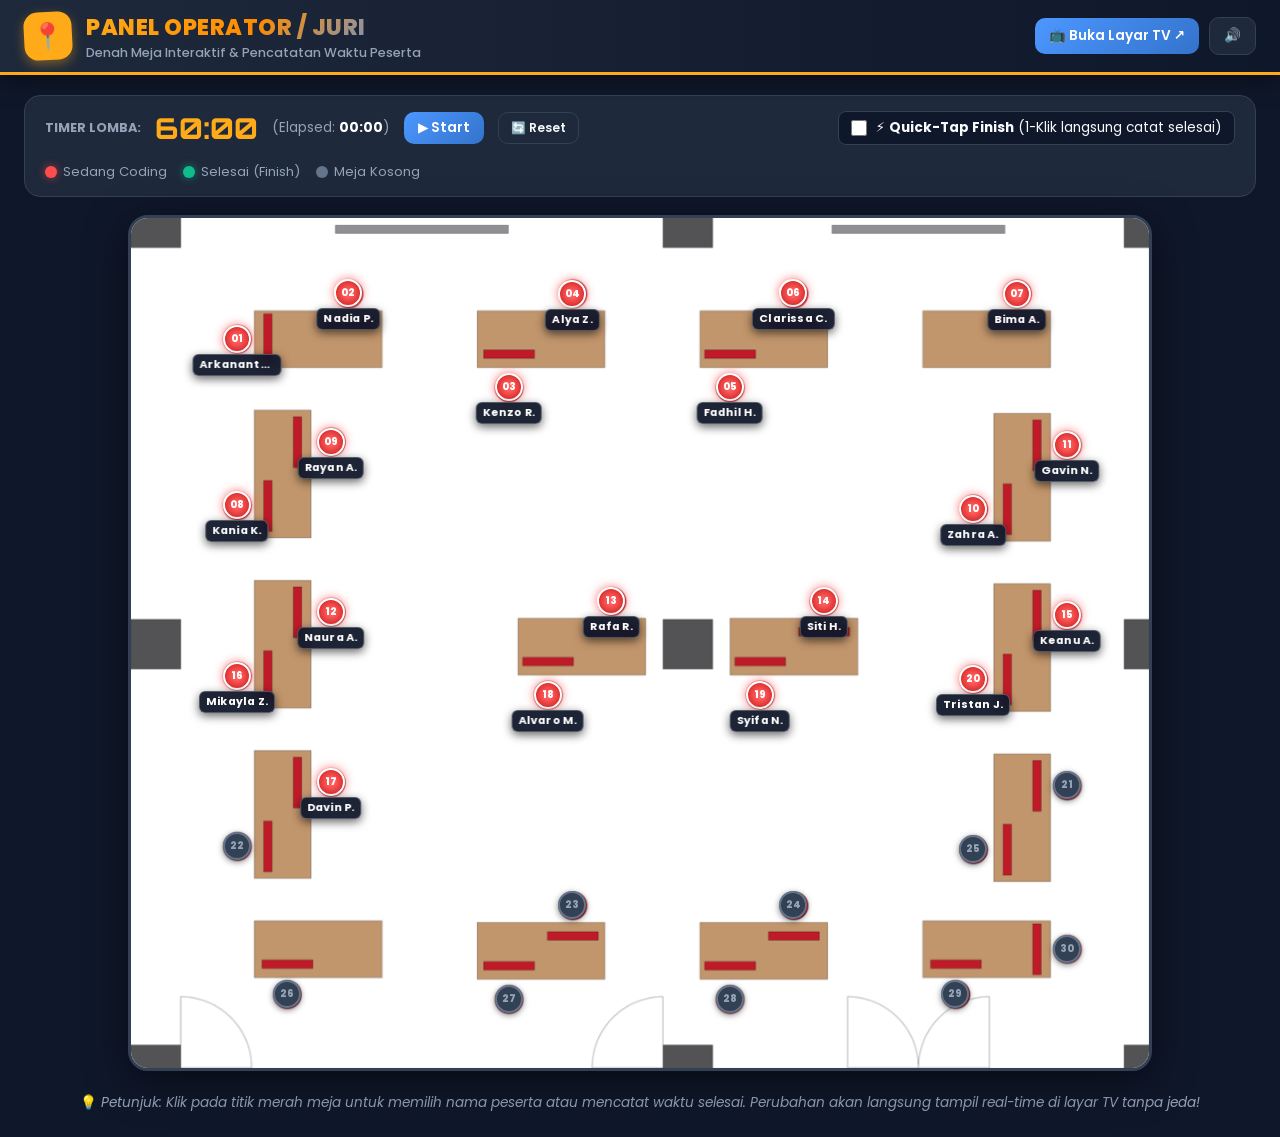
==== operator.html @ eda0244a "feat: Speed Coding Scratch Live Timer, Interactive Floorplan, and Scoreboard System" ====
<!DOCTYPE html>
<html lang="id">
<head>
  <meta charset="UTF-8">
  <meta name="viewport" content="width=device-width, initial-scale=1.0">
  <title>Panel Operator - Denah Meja & Pencatat Waktu</title>
  <link rel="preconnect" href="https://fonts.googleapis.com">
  <link rel="preconnect" href="https://fonts.gstatic.com" crossorigin>
  <link href="https://fonts.googleapis.com/css2?family=Orbitron:wght@600;800;900&family=Poppins:wght@400;500;600;700;800&family=Fredoka:wght@600;700&display=swap" rel="stylesheet">
  <link rel="stylesheet" href="style.css">
</head>
<body>

  <!-- TOP HEADER -->
  <header class="app-header">
    <div class="brand-wrapper">
      <div class="scratch-cat-badge">📍</div>
      <div class="title-group">
        <h1>PANEL OPERATOR / JURI</h1>
        <p>Denah Meja Interaktif & Pencatatan Waktu Peserta</p>
      </div>
    </div>

    <div class="header-actions">
      <a href="index.html" target="_blank" class="nav-btn primary" title="Buka Layar TV Scoreboard di Tab Baru">
        📺 Buka Layar TV ↗
      </a>
      <button class="nav-btn" id="btnToggleSound" title="Aktif/Nonaktif Suara">
        <span id="soundIcon">🔊</span>
      </button>
    </div>
  </header>

  <main class="operator-main">
    
    <!-- CONTROLLER TOOLBAR -->
    <section class="operator-toolbar">
      <!-- Mini Timer -->
      <div class="op-timer-display">
        <span style="font-size: 0.8rem; font-weight: 700; color: var(--text-secondary);">TIMER LOMBA:</span>
        <span class="op-timer-digits" id="opTimerDisplay">30:00</span>
        <span style="font-size: 0.85rem; color: var(--text-secondary);">
          (Elapsed: <strong id="opElapsedDisplay" style="color: #fff;">00:00</strong>)
        </span>
        <button class="nav-btn primary" id="btnOpStart" style="padding: 6px 14px;">▶ Start</button>
        <button class="nav-btn" id="btnOpPause" style="padding: 6px 14px; display: none;">⏸ Pause</button>
        <button class="nav-btn" id="btnOpReset" style="padding: 6px 12px; font-size: 0.75rem;">🔄 Reset</button>
      </div>

      <!-- Quick mode selector -->
      <div style="display: flex; align-items: center; gap: 12px;">
        <label style="display: flex; align-items: center; gap: 8px; font-size: 0.85rem; cursor: pointer; background: var(--bg-dark); padding: 6px 12px; border-radius: 8px; border: 1px solid var(--border-color);">
          <input type="checkbox" id="checkQuickTap" style="accent-color: var(--scratch-orange); width: 16px; height: 16px;">
          <span>⚡ <strong>Quick-Tap Finish</strong> (1-Klik langsung catat selesai)</span>
        </label>
      </div>

      <!-- Legend -->
      <div class="op-legend">
        <div class="legend-item">
          <span class="legend-dot red"></span>
          <span>Sedang Coding</span>
        </div>
        <div class="legend-item">
          <span class="legend-dot green"></span>
          <span>Selesai (Finish)</span>
        </div>
        <div class="legend-item">
          <span class="legend-dot gray"></span>
          <span>Meja Kosong</span>
        </div>
      </div>
    </section>

    <!-- INTERACTIVE FLOORPLAN (PHOTO 2 CONCEPT) -->
    <section class="floorplan-wrapper" id="floorplanContainer">
      <img src="assets/floorplan.png" alt="Denah Meja Lomba Speed Coding" class="floorplan-image" id="floorplanImg">
      <!-- Interactive pins will be injected here dynamically -->
    </section>

    <!-- HINT BOX -->
    <div style="text-align: center; font-size: 0.85rem; color: var(--text-secondary); padding: 4px;">
      💡 <em>Petunjuk: Klik pada titik merah meja untuk memilih nama peserta atau mencatat waktu selesai. Perubahan akan langsung tampil real-time di layar TV tanpa jeda!</em>
    </div>

  </main>

  <!-- SEAT DETAIL & TIME RECORDING MODAL -->
  <div class="modal-backdrop" id="seatModal">
    <div class="modal-card">
      <div class="modal-header">
        <div class="modal-title">
          <span>🪑</span> <span id="modalSeatTitle">Pengaturan Meja 01</span>
        </div>
        <button class="modal-close-btn" id="btnCloseSeatModal">&times;</button>
      </div>

      <div class="form-group">
        <label class="form-label">Pilih Peserta (Berdasarkan Spreadsheet / Master):</label>
        <select class="form-select" id="selectParticipant">
          <option value="">-- Pilih Peserta --</option>
          <!-- Injected dynamically -->
        </select>
      </div>

      <div class="form-group" style="display: grid; grid-template-columns: 1fr 1fr; gap: 10px;">
        <div>
          <label class="form-label">Kategori</label>
          <input type="text" class="form-input" id="inputSeatCategory" readonly placeholder="SD / SMP">
        </div>
        <div>
          <label class="form-label">Asal Sekolah</label>
          <input type="text" class="form-input" id="inputSeatSchool" readonly placeholder="Nama Sekolah">
        </div>
      </div>

      <!-- FINISH TIME RECORDING SECTION -->
      <div style="background: rgba(15, 23, 42, 0.7); border: 1px solid var(--border-color); border-radius: 12px; padding: 14px; margin-top: 10px;">
        <div style="display: flex; justify-content: space-between; align-items: center; margin-bottom: 8px;">
          <span style="font-size: 0.85rem; font-weight: 700; color: #fff;">Status Penyelesaian:</span>
          <span id="seatStatusBadge" class="status-badge-coding">SEDANG CODING</span>
        </div>

        <div style="display: flex; align-items: center; gap: 10px; margin-top: 10px;">
          <button type="button" class="btn-finish-big" id="btnRecordFinishNow">
            🏁 SELESAI SEKARANG! (Waktu: <span id="liveCurrentElapsed">00:00</span>)
          </button>
        </div>

        <!-- Custom manual edit time if needed -->
        <div style="margin-top: 12px; display: flex; align-items: center; gap: 8px; font-size: 0.8rem; color: var(--text-secondary);">
          <span>Koreksi Manual:</span>
          <input type="text" id="inputCustomTime" class="form-input" style="width: 90px; padding: 4px 8px; font-size: 0.85rem; text-align: center;" placeholder="MM:SS">
          <button type="button" class="nav-btn" id="btnApplyCustomTime" style="padding: 4px 10px; font-size: 0.75rem;">Terapkan</button>
          <button type="button" class="nav-btn" id="btnResetFinish" style="padding: 4px 10px; font-size: 0.75rem; color: #f59e0b;">Batal Selesai</button>
        </div>
      </div>

      <div class="modal-actions" style="margin-top: 20px;">
        <button class="nav-btn" id="btnUnassignSeat" style="color: var(--scratch-red); margin-right: auto;">
          🗑 Kosongkan Meja
        </button>
        <button class="nav-btn primary" id="btnSaveSeat">Tutup & Simpan</button>
      </div>
    </div>
  </div>

  <!-- SCRIPTS -->
  <script src="store.js"></script>
  <script src="audio.js"></script>
  <script src="dialog.js"></script>
  <script src="operator.js"></script>
</body>
</html>
---- style.css ----
/* 
  SPEED CODING - SCRATCH CHAMPIONSHIP THEME
  Vibrant, playful, high-contrast, modern UI for Kids & TV Displays
*/

:root {
  --scratch-orange: #ffab19;
  --scratch-orange-dark: #cf8b17;
  --scratch-blue: #4c97ff;
  --scratch-blue-dark: #3373cc;
  --scratch-purple: #9966ff;
  --scratch-green: #0fbd8c;
  --scratch-red: #ff4c4c;
  --scratch-yellow: #facc15;
  --bg-dark: #0f172a;
  --bg-card: #1e293b;
  --bg-card-light: #334155;
  --text-primary: #f8fafc;
  --text-secondary: #94a3b8;
  --border-color: #334155;
  --gold-glow: rgba(255, 171, 25, 0.4);
}

* {
  box-sizing: border-box;
  margin: 0;
  padding: 0;
  font-family: 'Poppins', 'Segoe UI', system-ui, -apple-system, sans-serif;
  -webkit-font-smoothing: antialiased;
}

body {
  background-color: var(--bg-dark);
  color: var(--text-primary);
  min-height: 100vh;
  display: flex;
  flex-direction: column;
  overflow-x: hidden;
}

/* NAVIGATION HEADER */
.app-header {
  background: linear-gradient(90deg, #1e293b 0%, #0f172a 100%);
  border-bottom: 3px solid var(--scratch-orange);
  padding: 10px 24px;
  display: flex;
  align-items: center;
  justify-content: space-between;
  box-shadow: 0 4px 20px rgba(0, 0, 0, 0.5);
  z-index: 50;
  position: relative;
  flex-wrap: wrap;
  gap: 12px;
}

/* VIEW MODE SELECTOR (DUAL VIEW, TV, FLOORPLAN) */
.view-mode-selector {
  display: flex;
  background: var(--bg-dark);
  border: 1px solid var(--border-color);
  padding: 4px;
  border-radius: 12px;
  gap: 4px;
}

.view-mode-btn {
  background: transparent;
  border: none;
  color: var(--text-secondary);
  padding: 6px 14px;
  border-radius: 8px;
  font-size: 0.82rem;
  font-weight: 700;
  cursor: pointer;
  display: flex;
  align-items: center;
  gap: 6px;
  transition: all 0.2s ease;
}

.view-mode-btn:hover {
  color: #fff;
  background: rgba(255, 255, 255, 0.05);
}

.view-mode-btn.active {
  background: var(--scratch-blue);
  color: #fff;
  box-shadow: 0 2px 10px rgba(76, 151, 255, 0.4);
}

/* DUAL VIEW CONTAINER (ALL-IN-ONE SPLIT SCREEN) */
.dual-view-container {
  display: grid;
  grid-template-columns: 1.15fr 1fr;
  gap: 20px;
  padding: 20px 24px;
  flex: 1;
  max-width: 1920px;
  margin: 0 auto;
  width: 100%;
}

@media (max-width: 1200px) {
  .dual-view-container {
    grid-template-columns: 1fr;
  }
}

.dual-left-col {
  display: flex;
  flex-direction: column;
  gap: 16px;
}

.dual-right-col {
  display: flex;
  flex-direction: column;
  gap: 16px;
}

.brand-wrapper {
  display: flex;
  align-items: center;
  gap: 14px;
}

.scratch-cat-badge {
  background: var(--scratch-orange);
  width: 48px;
  height: 48px;
  border-radius: 14px;
  display: flex;
  align-items: center;
  justify-content: center;
  font-size: 26px;
  box-shadow: 0 4px 12px rgba(255, 171, 25, 0.4);
  transform: rotate(-3deg);
  transition: transform 0.2s ease;
}

.scratch-cat-badge:hover {
  transform: rotate(3deg) scale(1.05);
}

.title-group h1 {
  font-size: 1.4rem;
  font-weight: 800;
  letter-spacing: 0.5px;
  background: linear-gradient(135deg, #ffab19 0%, #ff8c00 50%, #4c97ff 100%);
  -webkit-background-clip: text;
  -webkit-text-fill-color: transparent;
  text-transform: uppercase;
}

.title-group p {
  font-size: 0.8rem;
  color: var(--text-secondary);
  font-weight: 500;
}

.header-actions {
  display: flex;
  align-items: center;
  gap: 10px;
}

.nav-btn {
  background: var(--bg-card);
  color: var(--text-primary);
  border: 1px solid var(--border-color);
  padding: 8px 14px;
  border-radius: 10px;
  font-size: 0.85rem;
  font-weight: 600;
  cursor: pointer;
  display: inline-flex;
  align-items: center;
  gap: 6px;
  text-decoration: none;
  transition: all 0.2s ease;
}

.nav-btn:hover {
  background: var(--bg-card-light);
  border-color: var(--scratch-blue);
  color: #fff;
  transform: translateY(-1px);
}

.nav-btn.primary {
  background: linear-gradient(135deg, var(--scratch-blue), var(--scratch-blue-dark));
  border: none;
  color: #fff;
}

.nav-btn.primary:hover {
  filter: brightness(1.1);
  box-shadow: 0 4px 12px rgba(76, 151, 255, 0.4);
}

.nav-btn.orange {
  background: linear-gradient(135deg, var(--scratch-orange), var(--scratch-orange-dark));
  border: none;
  color: #fff;
}

/* TV LAYOUT (Photo 1 Concept) */
.tv-container {
  display: grid;
  grid-template-columns: 280px 1fr;
  grid-template-rows: auto 1fr;
  gap: 20px;
  padding: 20px 24px;
  flex: 1;
  max-width: 1920px;
  margin: 0 auto;
  width: 100%;
}

@media (max-width: 1024px) {
  .tv-container {
    grid-template-columns: 1fr;
  }
}

/* LEFT SIDEBAR: LOGOS & EVENT INFO */
.sidebar-logo-card {
  grid-row: 1 / 3;
  background: var(--bg-card);
  border: 2px solid var(--border-color);
  border-radius: 20px;
  padding: 24px 18px;
  display: flex;
  flex-direction: column;
  justify-content: space-between;
  align-items: center;
  box-shadow: 0 8px 30px rgba(0, 0, 0, 0.3);
  position: relative;
  overflow: hidden;
}

.sidebar-logo-card::before {
  content: '';
  position: absolute;
  top: 0;
  left: 0;
  right: 0;
  height: 6px;
  background: linear-gradient(90deg, var(--scratch-orange), var(--scratch-purple), var(--scratch-blue));
}

.logo-section-title {
  font-size: 0.75rem;
  letter-spacing: 2px;
  text-transform: uppercase;
  color: var(--text-secondary);
  font-weight: 700;
  margin-bottom: 16px;
}

.logo-display-area {
  display: flex;
  flex-direction: column;
  align-items: center;
  justify-content: center;
  gap: 20px;
  width: 100%;
  flex: 1;
}

.sponsor-logo {
  max-width: 190px;
  max-height: 90px;
  object-fit: contain;
  filter: drop-shadow(0 4px 10px rgba(0, 0, 0, 0.3));
}

.scratch-official-brand {
  display: flex;
  flex-direction: column;
  align-items: center;
  gap: 8px;
  padding: 16px;
  background: rgba(255, 171, 25, 0.08);
  border: 1px dashed rgba(255, 171, 25, 0.3);
  border-radius: 14px;
  width: 100%;
  text-align: center;
}

.scratch-official-brand svg {
  width: 80px;
  height: auto;
}

.scratch-official-brand span {
  font-size: 0.85rem;
  font-weight: 700;
  color: var(--scratch-orange);
}

.event-stats-pill-group {
  width: 100%;
  display: flex;
  flex-direction: column;
  gap: 10px;
  margin-top: 20px;
}

.stat-pill {
  background: rgba(15, 23, 42, 0.8);
  border: 1px solid var(--border-color);
  padding: 10px 14px;
  border-radius: 12px;
  display: flex;
  align-items: center;
  justify-content: space-between;
}

.stat-pill .label {
  font-size: 0.75rem;
  color: var(--text-secondary);
  font-weight: 600;
}

.stat-pill .value {
  font-size: 1.1rem;
  font-weight: 800;
  color: #fff;
}

/* TOP RIGHT: BIG SISA WAKTU BOX */
.timer-hero-box {
  background: linear-gradient(135deg, #1e293b 0%, #162032 100%);
  border: 3px solid var(--scratch-orange);
  border-radius: 24px;
  padding: 24px 32px;
  display: flex;
  align-items: center;
  justify-content: space-between;
  box-shadow: 0 10px 35px rgba(255, 171, 25, 0.15);
  position: relative;
  overflow: hidden;
}

.timer-left {
  display: flex;
  flex-direction: column;
  gap: 6px;
}

.timer-tag {
  display: inline-flex;
  align-items: center;
  gap: 8px;
  background: rgba(255, 171, 25, 0.15);
  border: 1px solid var(--scratch-orange);
  color: var(--scratch-orange);
  padding: 4px 14px;
  border-radius: 30px;
  font-size: 0.85rem;
  font-weight: 800;
  letter-spacing: 1px;
  text-transform: uppercase;
  width: fit-content;
}

.timer-tag .pulse-dot {
  width: 8px;
  height: 8px;
  border-radius: 50%;
  background: var(--scratch-orange);
  box-shadow: 0 0 10px var(--scratch-orange);
  animation: pulse 1.2s infinite;
}

.timer-digits {
  font-family: 'Orbitron', monospace;
  font-size: 5.6rem;
  font-weight: 900;
  line-height: 0.95;
  letter-spacing: 2px;
  color: #ffffff;
  text-shadow: 0 0 25px rgba(255, 255, 255, 0.3), 0 0 50px rgba(255, 171, 25, 0.2);
}

@media (max-width: 1400px) {
  .timer-digits {
    font-size: 4.8rem;
  }
}

/* DUAL VIEW SPONSOR & OFFICE LOGO STRIP */
.dual-sponsor-strip {
  background: var(--bg-card);
  border: 1px solid var(--border-color);
  border-radius: 14px;
  padding: 10px 18px;
  display: flex;
  align-items: center;
  justify-content: space-between;
  gap: 16px;
  flex-wrap: wrap;
}

.dual-sponsor-label {
  font-size: 0.72rem;
  font-weight: 800;
  letter-spacing: 1.5px;
  color: var(--text-secondary);
  text-transform: uppercase;
}

.dual-sponsor-logos {
  display: flex;
  align-items: center;
  gap: 20px;
}

.sponsor-mini-logo {
  max-height: 38px;
  max-width: 130px;
  object-fit: contain;
  filter: drop-shadow(0 2px 6px rgba(0,0,0,0.4));
  transition: transform 0.2s;
}

.sponsor-mini-logo:hover {
  transform: scale(1.08);
}

.office-host-badge {
  display: flex;
  align-items: center;
  gap: 8px;
  padding: 4px 10px;
  background: rgba(255, 255, 255, 0.05);
  border: 1px solid var(--border-color);
  border-radius: 8px;
}

.office-host-badge span {
  font-size: 0.76rem;
  font-weight: 700;
  color: #ffffff;
}

.timer-digits.urgent {
  color: var(--scratch-red);
  text-shadow: 0 0 30px rgba(255, 76, 76, 0.6);
  animation: flashUrgent 1s infinite;
}

.timer-subinfo {
  display: flex;
  align-items: center;
  gap: 16px;
  font-size: 0.85rem;
  color: var(--text-secondary);
  font-weight: 500;
}

.timer-controls-quick {
  display: flex;
  flex-direction: column;
  align-items: flex-end;
  gap: 12px;
}

.btn-ctrl {
  background: var(--scratch-green);
  color: #fff;
  border: none;
  padding: 10px 20px;
  border-radius: 12px;
  font-weight: 700;
  font-size: 0.95rem;
  cursor: pointer;
  display: flex;
  align-items: center;
  gap: 8px;
  transition: all 0.2s ease;
  box-shadow: 0 4px 14px rgba(15, 189, 140, 0.4);
}

.btn-ctrl:hover {
  transform: scale(1.05);
}

.btn-ctrl.pause {
  background: #f59e0b;
  box-shadow: 0 4px 14px rgba(245, 158, 11, 0.4);
}

.btn-ctrl.stop {
  background: #ef4444;
  box-shadow: 0 4px 14px rgba(239, 68, 68, 0.4);
}

.timer-progress-track {
  position: absolute;
  bottom: 0;
  left: 0;
  right: 0;
  height: 8px;
  background: rgba(255, 255, 255, 0.1);
}

.timer-progress-fill {
  height: 100%;
  background: linear-gradient(90deg, var(--scratch-green) 0%, var(--scratch-orange) 60%, var(--scratch-red) 100%);
  width: 100%;
  transition: width 0.5s linear;
}

/* BOTTOM RIGHT: SCOREBOARD LEADERBOARD */
.scoreboard-section {
  background: var(--bg-card);
  border: 2px solid var(--border-color);
  border-radius: 24px;
  padding: 24px;
  display: flex;
  flex-direction: column;
  box-shadow: 0 8px 30px rgba(0, 0, 0, 0.3);
  min-height: 400px;
}

.scoreboard-header {
  display: flex;
  align-items: center;
  justify-content: space-between;
  margin-bottom: 20px;
  padding-bottom: 14px;
  border-bottom: 1px solid var(--border-color);
  flex-wrap: wrap;
  gap: 12px;
}

.scoreboard-title-wrap {
  display: flex;
  align-items: center;
  gap: 12px;
}

.scoreboard-title-wrap h2 {
  font-size: 1.35rem;
  font-weight: 800;
  color: #fff;
  display: flex;
  align-items: center;
  gap: 10px;
}

.filter-pills {
  display: flex;
  gap: 8px;
}

.filter-pill {
  background: var(--bg-dark);
  border: 1px solid var(--border-color);
  color: var(--text-secondary);
  padding: 6px 14px;
  border-radius: 20px;
  font-size: 0.8rem;
  font-weight: 600;
  cursor: pointer;
  transition: all 0.2s ease;
}

.filter-pill.active {
  background: var(--scratch-blue);
  color: #fff;
  border-color: var(--scratch-blue);
  box-shadow: 0 2px 8px rgba(76, 151, 255, 0.4);
}

/* LEADERBOARD TABLE / CARDS (COMPACT DUAL-COLUMN NO SCROLL) */
.leaderboard-grid.compact-grid {
  display: grid;
  grid-template-columns: 1fr 1fr;
  gap: 7px 14px;
  max-height: none;
  overflow: visible;
  padding-right: 0;
  flex: 1;
  align-content: start;
}

@media (max-width: 900px) {
  .leaderboard-grid.compact-grid {
    grid-template-columns: 1fr;
  }
}

.rank-row.compact-row {
  background: #182234;
  border: 1px solid var(--border-color);
  border-radius: 10px;
  padding: 8px 14px;
  display: flex;
  align-items: center;
  gap: 10px;
  transition: background 0.15s ease, border-color 0.15s ease;
  min-height: 38px;
}

.rank-row.compact-row:hover {
  background: #243048;
  border-color: var(--scratch-blue);
  transform: none;
}

/* Qualifier highlight for 1-10 during qualification */
.rank-row.compact-row.qualifier-top10 {
  border-left: 4px solid var(--scratch-orange);
  background: linear-gradient(90deg, rgba(255, 171, 25, 0.08) 0%, #182234 100%);
}

.rank-row.compact-row.is-finished {
  background: linear-gradient(90deg, rgba(16, 185, 129, 0.14) 0%, #182234 100%);
  border-color: rgba(16, 185, 129, 0.45);
}

.compact-rank-num {
  font-family: 'Orbitron', monospace;
  font-size: 0.88rem;
  font-weight: 800;
  color: #94a3b8;
  width: 28px;
  text-align: center;
  flex-shrink: 0;
}

.compact-row.is-finished .compact-rank-num {
  color: var(--scratch-green);
}

.compact-participant-name {
  font-size: 0.92rem;
  font-weight: 700;
  color: #ffffff;
  flex: 1;
  white-space: nowrap;
  overflow: hidden;
  text-overflow: ellipsis;
  letter-spacing: 0.2px;
}

.compact-school {
  font-size: 0.76rem;
  color: var(--text-secondary);
  margin-left: 6px;
  font-weight: 400;
}

.compact-time-badge {
  font-family: 'Orbitron', monospace;
  font-size: 0.88rem;
  font-weight: 800;
  color: var(--scratch-green);
  background: rgba(16, 185, 129, 0.2);
  border: 1px solid rgba(16, 185, 129, 0.5);
  padding: 3px 9px;
  border-radius: 6px;
  flex-shrink: 0;
  letter-spacing: 0.5px;
}

.compact-coding-badge {
  font-size: 0.72rem;
  font-weight: 700;
  color: #94a3b8;
  background: rgba(255, 255, 255, 0.06);
  border: 1px solid rgba(255, 255, 255, 0.12);
  padding: 3px 8px;
  border-radius: 6px;
  flex-shrink: 0;
  letter-spacing: 0.5px;
}

.rank-row {
  background: #182234;
  border: 1px solid var(--border-color);
  border-radius: 14px;
  padding: 12px 18px;
  display: grid;
  grid-template-columns: 55px 1fr 140px 100px 140px;
  align-items: center;
  gap: 14px;
  transition: all 0.25s ease;
  position: relative;
}

.rank-row:hover {
  transform: translateX(4px);
  border-color: var(--scratch-blue);
}

.rank-row.rank-1 {
  background: linear-gradient(90deg, rgba(255, 171, 25, 0.15) 0%, #182234 80%);
  border: 1.5px solid var(--scratch-orange);
  box-shadow: 0 4px 18px rgba(255, 171, 25, 0.15);
}

.rank-row.rank-2 {
  background: linear-gradient(90deg, rgba(148, 163, 184, 0.15) 0%, #182234 80%);
  border: 1.5px solid #94a3b8;
}

.rank-row.rank-3 {
  background: linear-gradient(90deg, rgba(205, 127, 50, 0.15) 0%, #182234 80%);
  border: 1.5px solid #cd7f32;
}

.rank-badge {
  font-size: 1.25rem;
  font-weight: 800;
  display: flex;
  align-items: center;
  justify-content: center;
  width: 40px;
  height: 40px;
  border-radius: 10px;
  background: rgba(255, 255, 255, 0.05);
}

.rank-1 .rank-badge {
  background: var(--scratch-orange);
  color: #1e293b;
}

.rank-2 .rank-badge {
  background: #cbd5e1;
  color: #1e293b;
}

.rank-3 .rank-badge {
  background: #d97706;
  color: #ffffff;
}

.participant-info {
  display: flex;
  flex-direction: column;
}

.participant-name {
  font-size: 1.05rem;
  font-weight: 700;
  color: #ffffff;
}

.participant-school {
  font-size: 0.8rem;
  color: var(--text-secondary);
}

.category-tag {
  display: inline-block;
  padding: 3px 10px;
  border-radius: 8px;
  font-size: 0.75rem;
  font-weight: 700;
  text-align: center;
  width: fit-content;
}

.category-tag.sd {
  background: rgba(15, 189, 140, 0.18);
  color: var(--scratch-green);
  border: 1px solid var(--scratch-green);
}

.category-tag.smp {
  background: rgba(76, 151, 255, 0.18);
  color: var(--scratch-blue);
  border: 1px solid var(--scratch-blue);
}

.seat-tag {
  font-size: 0.85rem;
  font-weight: 600;
  color: var(--text-secondary);
  display: flex;
  align-items: center;
  gap: 6px;
}

.finish-time-badge {
  font-family: 'Orbitron', monospace;
  font-size: 1.15rem;
  font-weight: 800;
  color: var(--scratch-green);
  background: rgba(15, 189, 140, 0.15);
  border: 1px solid var(--scratch-green);
  padding: 6px 12px;
  border-radius: 10px;
  text-align: center;
}

.status-badge-coding {
  font-size: 0.8rem;
  font-weight: 700;
  color: var(--scratch-orange);
  background: rgba(255, 171, 25, 0.12);
  border: 1px dashed var(--scratch-orange);
  padding: 6px 12px;
  border-radius: 10px;
  text-align: center;
  display: flex;
  align-items: center;
  justify-content: center;
  gap: 6px;
}

.empty-state-notice {
  text-align: center;
  padding: 60px 20px;
  color: var(--text-secondary);
}

.empty-state-notice svg {
  width: 48px;
  height: 48px;
  margin-bottom: 12px;
  opacity: 0.5;
}

/* OPERATOR FLOORPLAN VIEW (Photo 2 Concept) */
.operator-main {
  padding: 20px 24px;
  flex: 1;
  display: flex;
  flex-direction: column;
  gap: 18px;
  max-width: 1400px;
  margin: 0 auto;
  width: 100%;
}

.operator-toolbar {
  background: var(--bg-card);
  border: 1px solid var(--border-color);
  border-radius: 16px;
  padding: 14px 20px;
  display: flex;
  align-items: center;
  justify-content: space-between;
  gap: 16px;
  flex-wrap: wrap;
}

.op-timer-display {
  display: flex;
  align-items: center;
  gap: 14px;
}

.op-timer-digits {
  font-family: 'Orbitron', monospace;
  font-size: 1.8rem;
  font-weight: 800;
  color: var(--scratch-orange);
}

.op-legend {
  display: flex;
  align-items: center;
  gap: 16px;
  font-size: 0.82rem;
  color: var(--text-secondary);
}

.legend-item {
  display: flex;
  align-items: center;
  gap: 6px;
}

.legend-dot {
  width: 12px;
  height: 12px;
  border-radius: 50%;
}

.legend-dot.red {
  background: #ff4c4c;
  box-shadow: 0 0 8px rgba(255, 76, 76, 0.6);
}

.legend-dot.green {
  background: #0fbd8c;
  box-shadow: 0 0 8px rgba(15, 189, 140, 0.6);
}

.legend-dot.gray {
  background: #64748b;
}

/* INTERACTIVE FLOORPLAN CANVAS */
.floorplan-wrapper {
  position: relative;
  width: 100%;
  max-width: 1024px;
  margin: 0 auto;
  background: #ffffff;
  border-radius: 20px;
  box-shadow: 0 10px 40px rgba(0, 0, 0, 0.5);
  overflow: hidden;
  border: 3px solid var(--border-color);
}

.floorplan-image {
  width: 100%;
  height: auto;
  display: block;
  user-select: none;
  pointer-events: none;
}

/* INTERACTIVE SEAT PINS */
.seat-pin {
  position: absolute;
  transform: translate(-50%, -50%);
  width: 28px;
  height: 28px;
  border-radius: 50%;
  cursor: pointer;
  display: flex;
  align-items: center;
  justify-content: center;
  font-size: 0.62rem;
  font-weight: 800;
  color: #fff;
  transition: transform 0.18s cubic-bezier(0.175, 0.885, 0.32, 1.275);
  z-index: 10;
  box-shadow: 0 2px 8px rgba(0, 0, 0, 0.4);
}

.seat-pin:hover {
  transform: translate(-50%, -50%) scale(1.25);
  z-index: 40;
}

.seat-pin.coding {
  background: radial-gradient(circle, #ff5e5e 20%, #cc1818 100%);
  border: 2px solid #ffffff;
  box-shadow: 0 0 10px rgba(255, 76, 76, 0.8);
}

.seat-pin.finished {
  background: radial-gradient(circle, #10b981 20%, #047857 100%);
  border: 2px solid #ffffff;
  box-shadow: 0 0 12px rgba(16, 185, 129, 0.8);
}

.seat-pin.empty {
  background: #334155;
  border: 2px solid #64748b;
  color: #94a3b8;
  box-shadow: 0 2px 6px rgba(0, 0, 0, 0.5);
  opacity: 1; /* 100% Solid to completely cover underlying red spots on the image */
}

/* ROUND SELECTOR & BADGES */
.round-badge-pill {
  display: inline-flex;
  align-items: center;
  gap: 6px;
  padding: 4px 12px;
  border-radius: 20px;
  font-size: 0.78rem;
  font-weight: 800;
  text-transform: uppercase;
  letter-spacing: 0.5px;
}

.round-badge-pill.qualification {
  background: rgba(255, 171, 25, 0.15);
  border: 1px solid var(--scratch-orange);
  color: var(--scratch-orange);
}

.round-badge-pill.final {
  background: linear-gradient(135deg, rgba(239, 68, 68, 0.2), rgba(168, 85, 247, 0.2));
  border: 1.5px solid #ec4899;
  color: #f472b6;
  box-shadow: 0 0 12px rgba(236, 72, 153, 0.3);
}

/* LEADERBOARD QUALIFICATION CUT-OFF DIVIDER */
.leaderboard-cutoff-divider {
  display: flex;
  align-items: center;
  justify-content: center;
  gap: 12px;
  margin: 10px 0;
  padding: 8px 14px;
  background: linear-gradient(90deg, rgba(255, 171, 25, 0.05) 0%, rgba(255, 171, 25, 0.25) 50%, rgba(255, 171, 25, 0.05) 100%);
  border-top: 2px dashed var(--scratch-orange);
  border-bottom: 2px dashed var(--scratch-orange);
  border-radius: 8px;
  color: var(--scratch-orange);
  font-size: 0.78rem;
  font-weight: 800;
  letter-spacing: 1px;
  text-shadow: 0 0 10px rgba(255, 171, 25, 0.4);
}

.badge-qualify-tag {
  background: rgba(16, 185, 129, 0.2);
  color: #10b981;
  border: 1px solid #10b981;
  padding: 2px 8px;
  border-radius: 6px;
  font-size: 0.7rem;
  font-weight: 800;
  display: inline-flex;
  align-items: center;
  gap: 4px;
}

/* CHEER BUTTON */
.btn-cheer {
  background: linear-gradient(135deg, #ec4899 0%, #f43f5e 100%);
  color: #fff;
  border: none;
  border-radius: 10px;
  padding: 6px 14px;
  font-size: 0.85rem;
  font-weight: 700;
  cursor: pointer;
  display: inline-flex;
  align-items: center;
  gap: 6px;
  box-shadow: 0 3px 12px rgba(244, 63, 94, 0.4);
  transition: all 0.2s cubic-bezier(0.175, 0.885, 0.32, 1.275);
}

.btn-cheer:hover {
  transform: translateY(-2px) scale(1.05);
  box-shadow: 0 6px 18px rgba(244, 63, 94, 0.6);
  filter: brightness(1.1);
}

.btn-cheer:active {
  transform: scale(0.95);
}

/* PERMANENT COMPACT NAME BADGE (NO HOVER NEEDED) */
.seat-pin-name-badge {
  position: absolute;
  left: 50%;
  transform: translateX(-50%);
  top: 100%;
  margin-top: 3px;
  background: rgba(15, 23, 42, 0.94);
  border: 1px solid rgba(255, 255, 255, 0.25);
  border-radius: 6px;
  padding: 2px 6px;
  display: flex;
  align-items: center;
  gap: 5px;
  white-space: nowrap;
  pointer-events: none;
  box-shadow: 0 3px 10px rgba(0, 0, 0, 0.6);
  z-index: 25;
  max-width: 140px; /* Ample room so digits never get cut */
  backdrop-filter: blur(4px);
}

/* Placement adjustment for bottom seats so label stays inside floorplan */
.seat-pin.pos-bottom .seat-pin-name-badge {
  top: auto;
  bottom: 100%;
  margin-top: 0;
  margin-bottom: 3px;
}

.seat-name-label {
  font-size: 0.68rem;
  font-weight: 700;
  color: #ffffff;
  letter-spacing: 0.2px;
  overflow: hidden;
  text-overflow: ellipsis;
  white-space: nowrap;
  max-width: 75px;
}

.seat-time-label {
  font-family: 'Orbitron', monospace;
  font-size: 0.68rem;
  font-weight: 900;
  color: #10b981;
  background: rgba(16, 185, 129, 0.25);
  border: 1px solid rgba(16, 185, 129, 0.5);
  padding: 1px 5px;
  border-radius: 4px;
  flex-shrink: 0; /* Time MM:SS will NEVER be clipped */
  letter-spacing: 0.5px;
}

.seat-pin.finished .seat-pin-name-badge {
  border-color: rgba(16, 185, 129, 0.8);
  background: rgba(6, 44, 30, 0.94);
}

/* MODAL DIALOGS */
.modal-backdrop {
  position: fixed;
  inset: 0;
  background: rgba(15, 23, 42, 0.85);
  backdrop-filter: blur(4px);
  display: flex;
  align-items: center;
  justify-content: center;
  z-index: 100;
  opacity: 0;
  pointer-events: none;
  transition: opacity 0.2s ease;
}

.modal-backdrop.open {
  opacity: 1;
  pointer-events: auto;
}

.modal-card {
  background: var(--bg-card);
  border: 2px solid var(--border-color);
  border-radius: 20px;
  width: 90%;
  max-width: 520px;
  padding: 24px;
  box-shadow: 0 20px 50px rgba(0, 0, 0, 0.6);
  transform: scale(0.95);
  transition: transform 0.2s ease;
}

.modal-backdrop.open .modal-card {
  transform: scale(1);
}

.modal-header {
  display: flex;
  align-items: center;
  justify-content: space-between;
  margin-bottom: 20px;
  padding-bottom: 12px;
  border-bottom: 1px solid var(--border-color);
}

.modal-title {
  font-size: 1.2rem;
  font-weight: 800;
  color: #fff;
  display: flex;
  align-items: center;
  gap: 10px;
}

.modal-close-btn {
  background: none;
  border: none;
  color: var(--text-secondary);
  font-size: 1.5rem;
  cursor: pointer;
  line-height: 1;
}

.modal-close-btn:hover {
  color: #fff;
}

.form-group {
  margin-bottom: 16px;
}

.form-label {
  display: block;
  font-size: 0.82rem;
  font-weight: 600;
  color: var(--text-secondary);
  margin-bottom: 6px;
}

.form-input,
.form-select {
  width: 100%;
  background: var(--bg-dark);
  border: 1px solid var(--border-color);
  border-radius: 10px;
  padding: 10px 14px;
  color: #fff;
  font-size: 0.9rem;
  outline: none;
  transition: border-color 0.2s;
}

.form-input:focus,
.form-select:focus {
  border-color: var(--scratch-blue);
}

.modal-actions {
  display: flex;
  gap: 10px;
  margin-top: 24px;
  justify-content: flex-end;
}

.btn-finish-big {
  background: linear-gradient(135deg, #10b981 0%, #059669 100%);
  color: #fff;
  border: none;
  border-radius: 12px;
  padding: 14px 20px;
  font-size: 1rem;
  font-weight: 800;
  cursor: pointer;
  width: 100%;
  display: flex;
  align-items: center;
  justify-content: center;
  gap: 10px;
  box-shadow: 0 4px 16px rgba(16, 185, 129, 0.4);
  transition: all 0.2s ease;
}

.btn-finish-big:hover {
  transform: translateY(-2px);
  filter: brightness(1.1);
}

/* ========================================== */
/* SCRATCH THEMED POPUP DIALOG (CUSTOM MODAL)  */
/* ========================================== */
.scratch-dialog-backdrop {
  position: fixed;
  inset: 0;
  background: rgba(10, 15, 29, 0.82);
  backdrop-filter: blur(6px);
  -webkit-backdrop-filter: blur(6px);
  display: flex;
  align-items: center;
  justify-content: center;
  z-index: 99999;
  opacity: 0;
  pointer-events: none;
  transition: opacity 0.22s ease-out;
}

.scratch-dialog-backdrop.active {
  opacity: 1;
  pointer-events: auto;
}

.scratch-dialog-card {
  background: #182234;
  border-radius: 26px;
  width: 90%;
  max-width: 440px;
  padding: 32px 28px 24px;
  text-align: center;
  position: relative;
  box-shadow: 0 25px 60px rgba(0, 0, 0, 0.7), 0 0 0 1px rgba(255, 255, 255, 0.1);
  transform: scale(0.85) translateY(20px);
  transition: transform 0.28s cubic-bezier(0.34, 1.56, 0.64, 1);
  overflow: visible;
}

.scratch-dialog-backdrop.active .scratch-dialog-card {
  transform: scale(1) translateY(0);
}

/* Playful Scratch Cat Ears */
.scratch-dialog-cat-ear {
  position: absolute;
  top: -12px;
  width: 28px;
  height: 28px;
  background: var(--scratch-orange);
  border-radius: 6px;
  z-index: -1;
}

.scratch-dialog-cat-ear.left {
  left: 36px;
  transform: rotate(-25deg);
}

.scratch-dialog-cat-ear.right {
  right: 36px;
  transform: rotate(25deg);
}

/* Floating Icon Bubble */
.scratch-dialog-icon-bubble {
  width: 72px;
  height: 72px;
  border-radius: 50%;
  margin: -62px auto 16px;
  display: flex;
  align-items: center;
  justify-content: center;
  font-size: 2.2rem;
  box-shadow: 0 10px 25px rgba(0, 0, 0, 0.4);
  position: relative;
  border: 4px solid #182234;
  animation: floatBubble 2.5s ease-in-out infinite;
}

@keyframes floatBubble {

  0%,
  100% {
    transform: translateY(0);
  }

  50% {
    transform: translateY(-6px);
  }
}

/* Type variations */
.scratch-dialog-card.type-warning {
  border-top: 4px solid var(--scratch-orange);
}

.scratch-dialog-card.type-warning .scratch-dialog-icon-bubble {
  background: linear-gradient(135deg, #ffab19 0%, #d97706 100%);
  box-shadow: 0 8px 20px rgba(255, 171, 25, 0.4);
}

.scratch-dialog-card.type-danger {
  border-top: 4px solid var(--scratch-red);
}

.scratch-dialog-card.type-danger .scratch-dialog-icon-bubble {
  background: linear-gradient(135deg, #ff5e5e 0%, #dc2626 100%);
  box-shadow: 0 8px 20px rgba(255, 76, 76, 0.4);
}

.scratch-dialog-card.type-success {
  border-top: 4px solid var(--scratch-green);
}

.scratch-dialog-card.type-success .scratch-dialog-icon-bubble {
  background: linear-gradient(135deg, #10b981 0%, #059669 100%);
  box-shadow: 0 8px 20px rgba(16, 185, 129, 0.4);
}

.scratch-dialog-card.type-info {
  border-top: 4px solid var(--scratch-blue);
}

.scratch-dialog-card.type-info .scratch-dialog-icon-bubble {
  background: linear-gradient(135deg, #4c97ff 0%, #2563eb 100%);
  box-shadow: 0 8px 20px rgba(76, 151, 255, 0.4);
}

.scratch-dialog-title {
  font-family: 'Fredoka', 'Poppins', sans-serif;
  font-size: 1.35rem;
  font-weight: 700;
  color: #ffffff;
  margin-bottom: 10px;
  letter-spacing: 0.3px;
}

.scratch-dialog-message {
  font-size: 0.92rem;
  color: #cbd5e1;
  line-height: 1.55;
  margin-bottom: 24px;
}

.scratch-dialog-btn-group {
  display: flex;
  gap: 12px;
  justify-content: center;
}

.scratch-dialog-btn {
  padding: 12px 22px;
  border-radius: 14px;
  font-size: 0.92rem;
  font-weight: 700;
  cursor: pointer;
  border: none;
  transition: all 0.2s cubic-bezier(0.175, 0.885, 0.32, 1.275);
  flex: 1;
}

.scratch-dialog-btn:hover {
  transform: translateY(-2px);
}

.scratch-dialog-btn.cancel {
  background: #243048;
  color: #94a3b8;
  border: 1px solid #334155;
}

.scratch-dialog-btn.cancel:hover {
  background: #334155;
  color: #ffffff;
}

.scratch-dialog-card.type-warning .scratch-dialog-btn.confirm {
  background: linear-gradient(135deg, #ffab19 0%, #cf8b17 100%);
  color: #1e293b;
  box-shadow: 0 4px 14px rgba(255, 171, 25, 0.4);
}

.scratch-dialog-card.type-danger .scratch-dialog-btn.confirm {
  background: linear-gradient(135deg, #ef4444 0%, #b91c1c 100%);
  color: #ffffff;
  box-shadow: 0 4px 14px rgba(239, 68, 68, 0.4);
}

.scratch-dialog-card.type-success .scratch-dialog-btn.confirm {
  background: linear-gradient(135deg, #10b981 0%, #059669 100%);
  color: #ffffff;
  box-shadow: 0 4px 14px rgba(16, 185, 129, 0.4);
}

.scratch-dialog-card.type-info .scratch-dialog-btn.confirm {
  background: linear-gradient(135deg, #4c97ff 0%, #2563eb 100%);
  color: #ffffff;
  box-shadow: 0 4px 14px rgba(76, 151, 255, 0.4);
}

/* ANIMATIONS */
@keyframes pulse {

  0%,
  100% {
    opacity: 1;
    transform: scale(1);
  }

  50% {
    opacity: 0.4;
    transform: scale(0.9);
  }
}

@keyframes pulsePin {

  0%,
  100% {
    box-shadow: 0 0 6px rgba(255, 76, 76, 0.7);
  }

  50% {
    box-shadow: 0 0 16px rgba(255, 76, 76, 1);
  }
}

@keyframes flashUrgent {

  0%,
  100% {
    opacity: 1;
  }

  50% {
    opacity: 0.5;
  }
}

/* FULLSCREEN OVERRIDE FOR PROJECTOR / TV */
body.fullscreen-tv {
  overflow: hidden;
}

body.fullscreen-tv .app-header {
  padding: 6px 20px;
}

body.fullscreen-tv .timer-digits {
  font-size: 6.5rem;
}
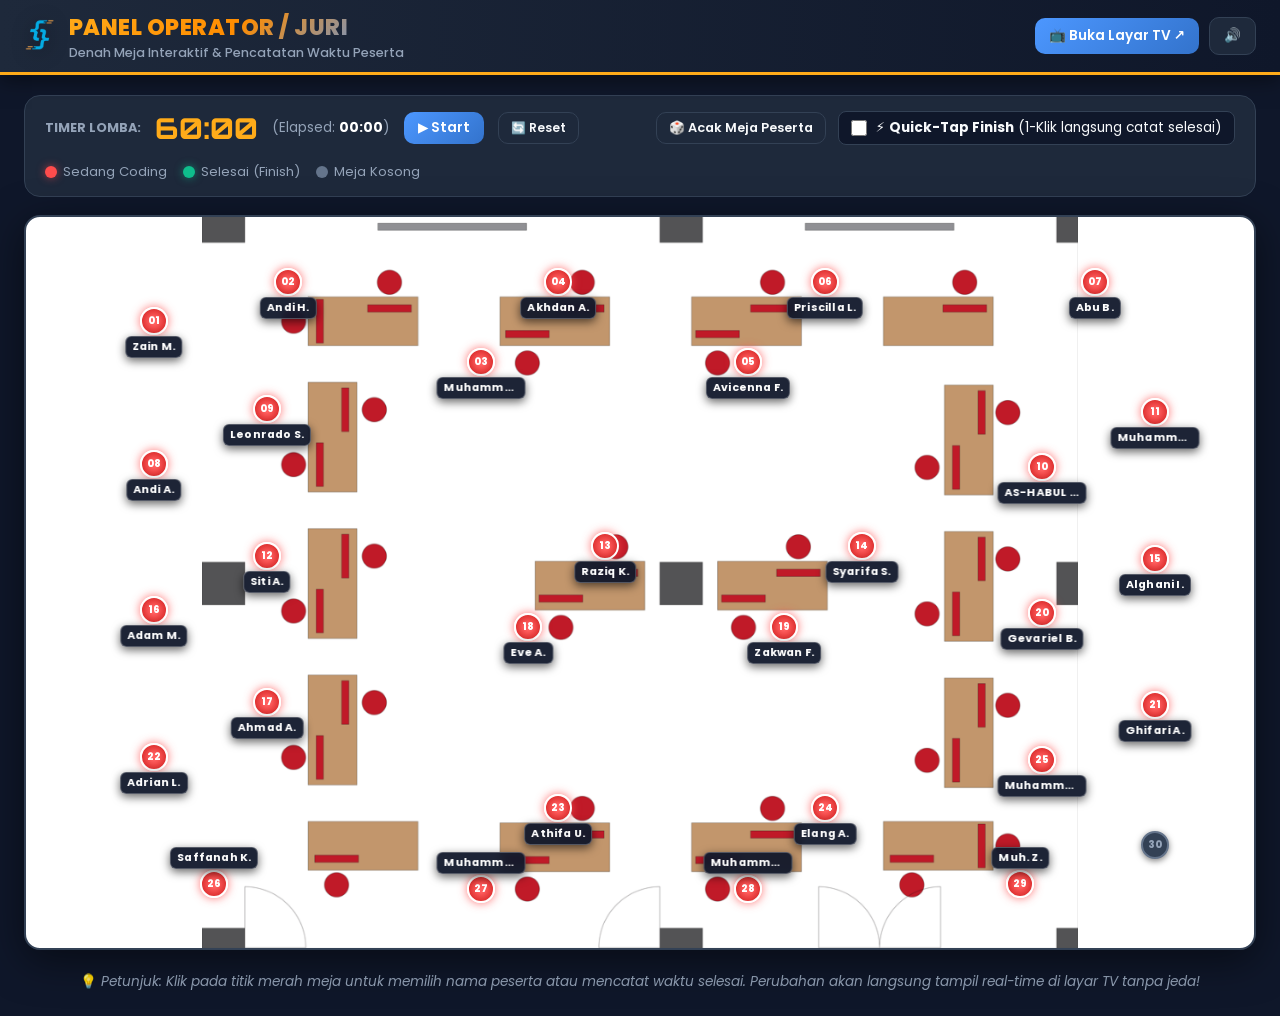
==== commit 4582bfb3: "feat: 29 peserta spreadsheet sync, seat drag-swap & randomizer, Google Apps Script round routing, lo" ====
--- a/operator.html
+++ b/operator.html
@@ -14,7 +14,9 @@
   <!-- TOP HEADER -->
   <header class="app-header">
     <div class="brand-wrapper">
-      <div class="scratch-cat-badge">📍</div>
+      <div class="main-logo-container" title="Speed Coding Competition">
+        <img src="assets/logo_speedcoding.png" alt="Speed Coding" class="app-main-logo">
+      </div>
       <div class="title-group">
         <h1>PANEL OPERATOR / JURI</h1>
         <p>Denah Meja Interaktif & Pencatatan Waktu Peserta</p>
@@ -48,7 +50,10 @@
       </div>
 
       <!-- Quick mode selector -->
-      <div style="display: flex; align-items: center; gap: 12px;">
+      <div style="display: flex; align-items: center; gap: 12px; flex-wrap: wrap;">
+        <button class="nav-btn" id="btnRandomizeSeatsOp" style="font-size: 0.8rem; padding: 6px 12px;" title="Acak Posisi Kursi Peserta">
+          🎲 Acak Meja Peserta
+        </button>
         <label style="display: flex; align-items: center; gap: 8px; font-size: 0.85rem; cursor: pointer; background: var(--bg-dark); padding: 6px 12px; border-radius: 8px; border: 1px solid var(--border-color);">
           <input type="checkbox" id="checkQuickTap" style="accent-color: var(--scratch-orange); width: 16px; height: 16px;">
           <span>⚡ <strong>Quick-Tap Finish</strong> (1-Klik langsung catat selesai)</span>
--- a/style.css
+++ b/style.css
@@ -92,16 +92,17 @@
 /* DUAL VIEW CONTAINER (ALL-IN-ONE SPLIT SCREEN) */
 .dual-view-container {
   display: grid;
-  grid-template-columns: 1.15fr 1fr;
-  gap: 20px;
-  padding: 20px 24px;
+  grid-template-columns: minmax(0, 1.2fr) minmax(0, 1fr);
+  gap: 16px;
+  padding: 12px 18px;
   flex: 1;
   max-width: 1920px;
   margin: 0 auto;
   width: 100%;
-}
-
-@media (max-width: 1200px) {
+  box-sizing: border-box;
+}
+
+@media (max-width: 1100px) {
   .dual-view-container {
     grid-template-columns: 1fr;
   }
@@ -110,19 +111,55 @@
 .dual-left-col {
   display: flex;
   flex-direction: column;
-  gap: 16px;
+  gap: 10px;
+  min-width: 0;
 }
 
 .dual-right-col {
   display: flex;
   flex-direction: column;
-  gap: 16px;
+  gap: 10px;
+  min-width: 0;
+}
+
+.dual-view-container .timer-hero-box {
+  padding: 10px 18px !important;
+  border-radius: 16px;
+}
+
+.dual-view-container .timer-digits {
+  font-size: 3.4rem !important;
+}
+
+.dual-view-container .scoreboard-section {
+  padding: 12px 16px;
+  border-radius: 16px;
+  min-height: auto;
 }
 
 .brand-wrapper {
   display: flex;
   align-items: center;
   gap: 14px;
+}
+
+.main-logo-container {
+  display: flex;
+  align-items: center;
+  justify-content: center;
+}
+
+.app-main-logo {
+  height: 48px;
+  width: auto;
+  max-width: 90px;
+  object-fit: contain;
+  filter: drop-shadow(0 3px 10px rgba(0, 0, 0, 0.4));
+  transition: transform 0.2s ease;
+}
+
+.app-main-logo:hover {
+  transform: scale(1.05);
 }
 
 .scratch-cat-badge {
@@ -391,7 +428,7 @@
   }
 }
 
-/* DUAL VIEW SPONSOR & OFFICE LOGO STRIP */
+/* DUAL VIEW SPONSOR STRIP (ENLARGED & CLEAN) */
 .dual-sponsor-strip {
   background: var(--bg-card);
   border: 1px solid var(--border-color);
@@ -405,7 +442,7 @@
 }
 
 .dual-sponsor-label {
-  font-size: 0.72rem;
+  font-size: 0.76rem;
   font-weight: 800;
   letter-spacing: 1.5px;
   color: var(--text-secondary);
@@ -415,11 +452,73 @@
 .dual-sponsor-logos {
   display: flex;
   align-items: center;
-  gap: 20px;
-}
-
-.sponsor-mini-logo {
-  max-height: 38px;
+  gap: 16px;
+  flex-wrap: wrap;
+}
+
+.sponsor-card-pill {
+  background: #ffffff;
+  padding: 6px 14px;
+  border-radius: 10px;
+  display: flex;
+  align-items: center;
+  justify-content: center;
+  box-shadow: 0 4px 14px rgba(0, 0, 0, 0.25);
+  transition: transform 0.18s ease;
+}
+
+.sponsor-card-pill:hover {
+  transform: translateY(-2px);
+}
+
+.sponsor-img-kodingnext {
+  height: 32px;
+  width: auto;
+  max-width: 140px;
+  object-fit: contain;
+  display: block;
+}
+
+.sponsor-img-komdigi {
+  height: 32px;
+  width: auto;
+  max-width: 190px;
+  object-fit: contain;
+  display: block;
+}
+
+/* TV MODE SPONSOR PILLS (PROMINENT FOR 75-100+ INCH TV) */
+.tv-sponsor-card-pill {
+  background: #ffffff;
+  padding: 12px 20px;
+  border-radius: 16px;
+  width: 100%;
+  display: flex;
+  align-items: center;
+  justify-content: center;
+  box-shadow: 0 6px 20px rgba(0, 0, 0, 0.35);
+  transition: transform 0.2s ease;
+}
+
+.tv-sponsor-card-pill:hover {
+  transform: scale(1.03);
+}
+
+.tv-sponsor-img-kodingnext {
+  height: 48px;
+  width: auto;
+  max-width: 190px;
+  object-fit: contain;
+  display: block;
+}
+
+.tv-sponsor-img-komdigi {
+  height: 48px;
+  width: auto;
+  max-width: 210px;
+  object-fit: contain;
+  display: block;
+}
   max-width: 130px;
   object-fit: contain;
   filter: drop-shadow(0 2px 6px rgba(0,0,0,0.4));
@@ -579,8 +678,8 @@
 /* LEADERBOARD TABLE / CARDS (COMPACT DUAL-COLUMN NO SCROLL) */
 .leaderboard-grid.compact-grid {
   display: grid;
-  grid-template-columns: 1fr 1fr;
-  gap: 7px 14px;
+  grid-template-columns: minmax(0, 1fr) minmax(0, 1fr);
+  gap: 5px 8px;
   max-height: none;
   overflow: visible;
   padding-right: 0;
@@ -590,20 +689,22 @@
 
 @media (max-width: 900px) {
   .leaderboard-grid.compact-grid {
-    grid-template-columns: 1fr;
+    grid-template-columns: minmax(0, 1fr);
   }
 }
 
 .rank-row.compact-row {
   background: #182234;
   border: 1px solid var(--border-color);
-  border-radius: 10px;
-  padding: 8px 14px;
-  display: flex;
-  align-items: center;
-  gap: 10px;
+  border-radius: 8px;
+  padding: 4px 8px;
+  display: flex;
+  align-items: center;
+  gap: 6px;
   transition: background 0.15s ease, border-color 0.15s ease;
-  min-height: 38px;
+  min-height: 32px;
+  min-width: 0;
+  overflow: hidden;
 }
 
 .rank-row.compact-row:hover {
@@ -625,10 +726,10 @@
 
 .compact-rank-num {
   font-family: 'Orbitron', monospace;
-  font-size: 0.88rem;
+  font-size: 0.8rem;
   font-weight: 800;
   color: #94a3b8;
-  width: 28px;
+  width: 24px;
   text-align: center;
   flex-shrink: 0;
 }
@@ -638,7 +739,7 @@
 }
 
 .compact-participant-name {
-  font-size: 0.92rem;
+  font-size: 0.82rem;
   font-weight: 700;
   color: #ffffff;
   flex: 1;
@@ -646,36 +747,40 @@
   overflow: hidden;
   text-overflow: ellipsis;
   letter-spacing: 0.2px;
+  min-width: 0;
 }
 
 .compact-school {
-  font-size: 0.76rem;
+  font-size: 0.7rem;
   color: var(--text-secondary);
-  margin-left: 6px;
+  margin-left: 4px;
   font-weight: 400;
+  overflow: hidden;
+  text-overflow: ellipsis;
+  white-space: nowrap;
 }
 
 .compact-time-badge {
   font-family: 'Orbitron', monospace;
-  font-size: 0.88rem;
+  font-size: 0.78rem;
   font-weight: 800;
   color: var(--scratch-green);
   background: rgba(16, 185, 129, 0.2);
   border: 1px solid rgba(16, 185, 129, 0.5);
-  padding: 3px 9px;
-  border-radius: 6px;
+  padding: 2px 6px;
+  border-radius: 5px;
   flex-shrink: 0;
   letter-spacing: 0.5px;
 }
 
 .compact-coding-badge {
-  font-size: 0.72rem;
+  font-size: 0.65rem;
   font-weight: 700;
   color: #94a3b8;
   background: rgba(255, 255, 255, 0.06);
   border: 1px solid rgba(255, 255, 255, 0.12);
-  padding: 3px 8px;
-  border-radius: 6px;
+  padding: 2px 6px;
+  border-radius: 5px;
   flex-shrink: 0;
   letter-spacing: 0.5px;
 }
@@ -903,18 +1008,21 @@
 .floorplan-wrapper {
   position: relative;
   width: 100%;
-  max-width: 1024px;
+  max-width: 100%;
   margin: 0 auto;
   background: #ffffff;
-  border-radius: 20px;
+  border-radius: 16px;
   box-shadow: 0 10px 40px rgba(0, 0, 0, 0.5);
   overflow: hidden;
-  border: 3px solid var(--border-color);
+  border: 2px solid var(--border-color);
+  aspect-ratio: 1024 / 855;
+  max-height: calc(100vh - 165px);
 }
 
 .floorplan-image {
   width: 100%;
-  height: auto;
+  height: 100%;
+  object-fit: contain;
   display: block;
   user-select: none;
   pointer-events: none;
@@ -937,6 +1045,29 @@
   transition: transform 0.18s cubic-bezier(0.175, 0.885, 0.32, 1.275);
   z-index: 10;
   box-shadow: 0 2px 8px rgba(0, 0, 0, 0.4);
+  touch-action: manipulation;
+  user-select: none;
+  -webkit-tap-highlight-color: transparent;
+}
+
+.seat-pin[draggable="true"] {
+  cursor: grab;
+}
+
+.seat-pin[draggable="true"]:active {
+  cursor: grabbing;
+}
+
+.seat-pin.is-dragging {
+  opacity: 0.45;
+  transform: translate(-50%, -50%) scale(0.9);
+}
+
+.seat-pin.drag-hover {
+  transform: translate(-50%, -50%) scale(1.4) !important;
+  box-shadow: 0 0 20px #ffab19, 0 0 35px #00b5e2 !important;
+  border: 2px dashed #ffe600 !important;
+  z-index: 60 !important;
 }
 
 .seat-pin:hover {
@@ -1108,6 +1239,23 @@
   background: rgba(6, 44, 30, 0.94);
 }
 
+/* DUAL VIEW COMPACT BADGE ADJUSTMENTS */
+.dual-view-container .seat-pin-name-badge {
+  padding: 1px 5px;
+  max-width: 105px;
+  gap: 4px;
+}
+
+.dual-view-container .seat-name-label {
+  font-size: 0.64rem;
+  max-width: 65px;
+}
+
+.dual-view-container .seat-time-label {
+  font-size: 0.62rem;
+  padding: 1px 4px;
+}
+
 /* MODAL DIALOGS */
 .modal-backdrop {
   position: fixed;
@@ -1121,6 +1269,9 @@
   opacity: 0;
   pointer-events: none;
   transition: opacity 0.2s ease;
+  padding: 16px;
+  overflow-y: auto;
+  box-sizing: border-box;
 }
 
 .modal-backdrop.open {
@@ -1138,6 +1289,10 @@
   box-shadow: 0 20px 50px rgba(0, 0, 0, 0.6);
   transform: scale(0.95);
   transition: transform 0.2s ease;
+  max-height: calc(100vh - 40px);
+  overflow-y: auto;
+  margin: auto;
+  box-sizing: border-box;
 }
 
 .modal-backdrop.open .modal-card {
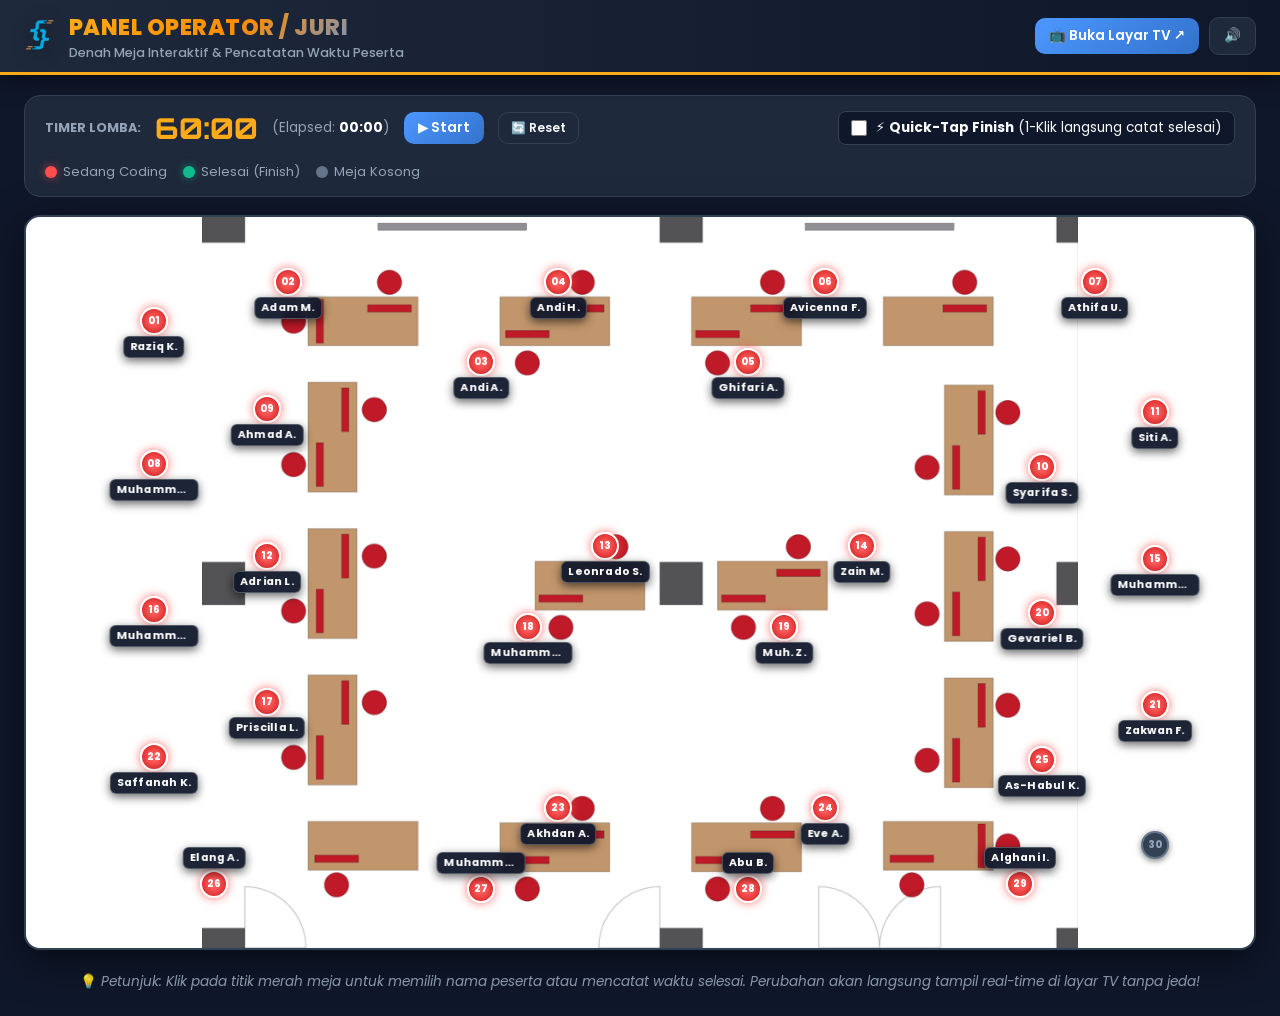
==== commit 91ab451e: "fix: spreadsheet PESERTA sync, drag-and-drop chair swap, UI cleanup and Netlify deployment setup" ====
--- a/operator.html
+++ b/operator.html
@@ -51,9 +51,6 @@
 
       <!-- Quick mode selector -->
       <div style="display: flex; align-items: center; gap: 12px; flex-wrap: wrap;">
-        <button class="nav-btn" id="btnRandomizeSeatsOp" style="font-size: 0.8rem; padding: 6px 12px;" title="Acak Posisi Kursi Peserta">
-          🎲 Acak Meja Peserta
-        </button>
         <label style="display: flex; align-items: center; gap: 8px; font-size: 0.85rem; cursor: pointer; background: var(--bg-dark); padding: 6px 12px; border-radius: 8px; border: 1px solid var(--border-color);">
           <input type="checkbox" id="checkQuickTap" style="accent-color: var(--scratch-orange); width: 16px; height: 16px;">
           <span>⚡ <strong>Quick-Tap Finish</strong> (1-Klik langsung catat selesai)</span>
--- a/style.css
+++ b/style.css
@@ -738,6 +738,48 @@
   color: var(--scratch-green);
 }
 
+.compact-seat-badge {
+  font-family: 'Fredoka', 'Poppins', sans-serif;
+  font-size: 0.72rem;
+  font-weight: 700;
+  padding: 1px 6px;
+  border-radius: 6px;
+  background: rgba(255, 171, 25, 0.16);
+  color: #ffb833;
+  border: 1px solid rgba(255, 171, 25, 0.35);
+  white-space: nowrap;
+  flex-shrink: 0;
+  letter-spacing: 0.3px;
+}
+
+.category-pill {
+  font-size: 0.62rem;
+  font-weight: 800;
+  padding: 1px 5px;
+  border-radius: 4px;
+  margin-left: 5px;
+  vertical-align: middle;
+  display: inline-block;
+  line-height: 1.2;
+}
+
+.category-pill.sd {
+  background: rgba(16, 185, 129, 0.2);
+  color: #34d399;
+  border: 1px solid rgba(16, 185, 129, 0.45);
+}
+
+.category-pill.smp {
+  background: rgba(168, 85, 247, 0.22);
+  color: #c084fc;
+  border: 1px solid rgba(168, 85, 247, 0.45);
+}
+
+.participant-name-text {
+  font-weight: 700;
+  color: #ffffff;
+}
+
 .compact-participant-name {
   font-size: 0.82rem;
   font-weight: 700;
@@ -1068,6 +1110,17 @@
   box-shadow: 0 0 20px #ffab19, 0 0 35px #00b5e2 !important;
   border: 2px dashed #ffe600 !important;
   z-index: 60 !important;
+}
+
+@keyframes pinSwappedPop {
+  0% { transform: translate(-50%, -50%) scale(1); filter: brightness(1); }
+  40% { transform: translate(-50%, -50%) scale(1.55); filter: brightness(1.8); box-shadow: 0 0 24px #ffab19, 0 0 36px #00b5e2; }
+  100% { transform: translate(-50%, -50%) scale(1); filter: brightness(1); }
+}
+
+.seat-pin.seat-pin-swapped {
+  animation: pinSwappedPop 0.75s cubic-bezier(0.175, 0.885, 0.32, 1.275);
+  z-index: 55 !important;
 }
 
 .seat-pin:hover {
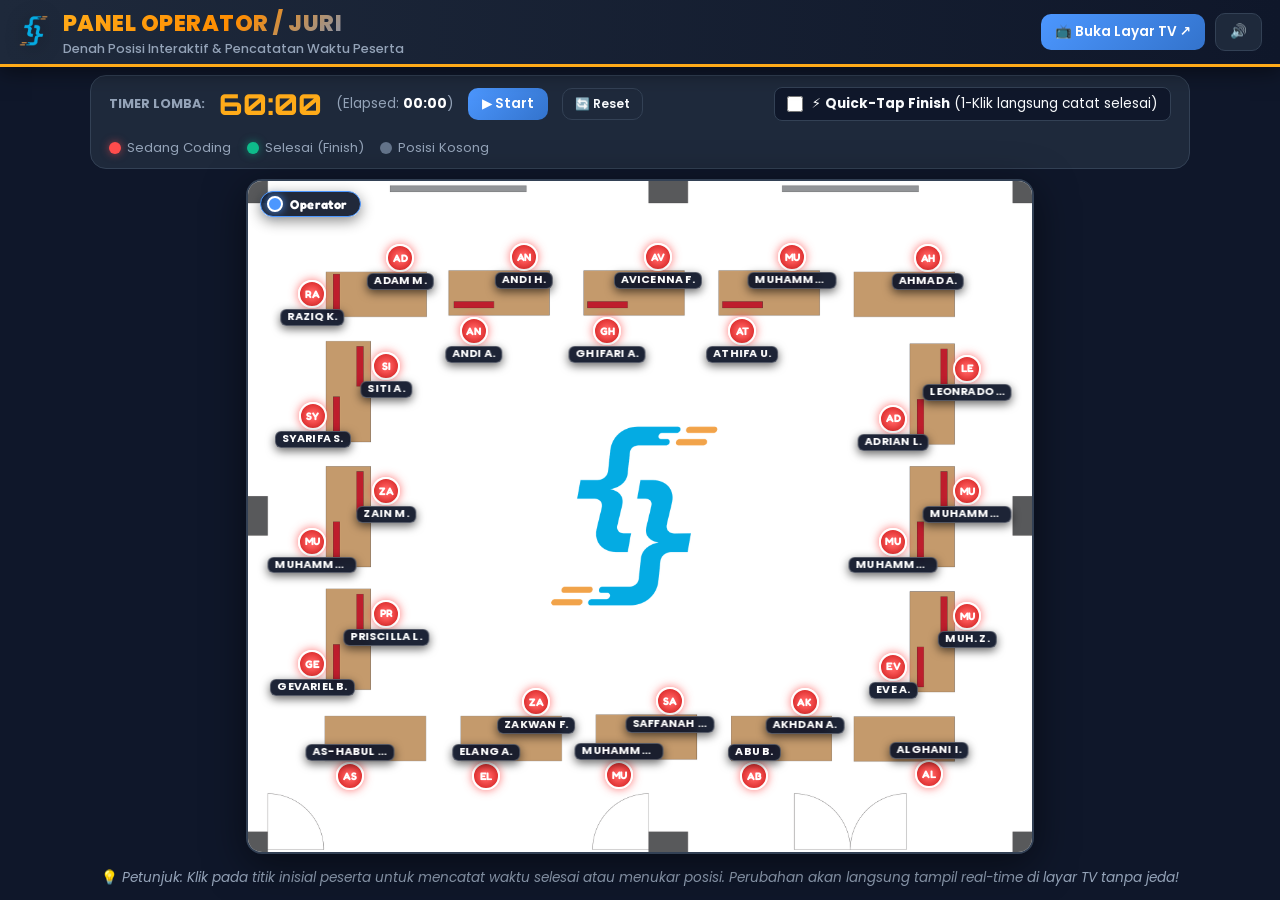
==== commit c3230afc: "fix: sync Final mode from Rekapitulasi Final sheet, floorplan layout 2.0 & UI contrast" ====
--- a/operator.html
+++ b/operator.html
@@ -19,7 +19,7 @@
       </div>
       <div class="title-group">
         <h1>PANEL OPERATOR / JURI</h1>
-        <p>Denah Meja Interaktif & Pencatatan Waktu Peserta</p>
+        <p>Denah Posisi Interaktif & Pencatatan Waktu Peserta</p>
       </div>
     </div>
 
@@ -69,20 +69,24 @@
         </div>
         <div class="legend-item">
           <span class="legend-dot gray"></span>
-          <span>Meja Kosong</span>
+          <span>Posisi Kosong</span>
         </div>
       </div>
     </section>
 
     <!-- INTERACTIVE FLOORPLAN (PHOTO 2 CONCEPT) -->
     <section class="floorplan-wrapper" id="floorplanContainer">
+      <div class="floorplan-operator-badge">
+        <span class="operator-badge-circle"></span>
+        <span class="operator-badge-text">Operator</span>
+      </div>
       <img src="assets/floorplan.png" alt="Denah Meja Lomba Speed Coding" class="floorplan-image" id="floorplanImg">
       <!-- Interactive pins will be injected here dynamically -->
     </section>
 
     <!-- HINT BOX -->
     <div style="text-align: center; font-size: 0.85rem; color: var(--text-secondary); padding: 4px;">
-      💡 <em>Petunjuk: Klik pada titik merah meja untuk memilih nama peserta atau mencatat waktu selesai. Perubahan akan langsung tampil real-time di layar TV tanpa jeda!</em>
+      💡 <em>Petunjuk: Klik pada titik inisial peserta untuk mencatat waktu selesai atau menukar posisi. Perubahan akan langsung tampil real-time di layar TV tanpa jeda!</em>
     </div>
 
   </main>
@@ -92,7 +96,7 @@
     <div class="modal-card">
       <div class="modal-header">
         <div class="modal-title">
-          <span>🪑</span> <span id="modalSeatTitle">Pengaturan Meja 01</span>
+          <span>🪑</span> <span id="modalSeatTitle">Pengaturan Peserta</span>
         </div>
         <button class="modal-close-btn" id="btnCloseSeatModal">&times;</button>
       </div>
@@ -140,7 +144,7 @@
 
       <div class="modal-actions" style="margin-top: 20px;">
         <button class="nav-btn" id="btnUnassignSeat" style="color: var(--scratch-red); margin-right: auto;">
-          🗑 Kosongkan Meja
+          🗑 Kosongkan Posisi
         </button>
         <button class="nav-btn primary" id="btnSaveSeat">Tutup & Simpan</button>
       </div>
--- a/style.css
+++ b/style.css
@@ -29,28 +29,54 @@
   -webkit-font-smoothing: antialiased;
 }
 
+html {
+  height: 100%;
+  width: 100%;
+  margin: 0;
+  padding: 0;
+  overflow: hidden;
+}
+
 body {
   background-color: var(--bg-dark);
   color: var(--text-primary);
-  min-height: 100vh;
+  height: 100vh;
+  height: 100dvh;
+  width: 100%;
+  margin: 0;
+  padding: 0;
   display: flex;
   flex-direction: column;
-  overflow-x: hidden;
+  overflow: hidden;
+  box-sizing: border-box;
+}
+
+/* Global scrollbar hiding for crisp zero-scroll fullscreen presentation */
+* {
+  scrollbar-width: none !important;
+  -ms-overflow-style: none !important;
+}
+*::-webkit-scrollbar {
+  display: none !important;
+  width: 0 !important;
+  height: 0 !important;
 }
 
 /* NAVIGATION HEADER */
 .app-header {
+  flex-shrink: 0;
   background: linear-gradient(90deg, #1e293b 0%, #0f172a 100%);
   border-bottom: 3px solid var(--scratch-orange);
-  padding: 10px 24px;
+  padding: 6px 18px;
   display: flex;
   align-items: center;
   justify-content: space-between;
   box-shadow: 0 4px 20px rgba(0, 0, 0, 0.5);
   z-index: 50;
   position: relative;
-  flex-wrap: wrap;
+  flex-wrap: nowrap;
   gap: 12px;
+  box-sizing: border-box;
 }
 
 /* VIEW MODE SELECTOR (DUAL VIEW, TV, FLOORPLAN) */
@@ -89,52 +115,86 @@
   box-shadow: 0 2px 10px rgba(76, 151, 255, 0.4);
 }
 
+/* VIEW MODE CONTENT WRAPPERS */
+.view-mode-content {
+  flex: 1;
+  min-height: 0;
+  height: 100%;
+  overflow: hidden;
+  box-sizing: border-box;
+  display: none;
+}
+
+.view-mode-content.active,
+#viewDual:not([style*="display: none"]) {
+  display: flex;
+  flex-direction: column;
+}
+
 /* DUAL VIEW CONTAINER (ALL-IN-ONE SPLIT SCREEN) */
 .dual-view-container {
   display: grid;
-  grid-template-columns: minmax(0, 1.2fr) minmax(0, 1fr);
-  gap: 16px;
-  padding: 12px 18px;
+  grid-template-columns: minmax(0, 1.25fr) minmax(0, 1fr);
+  gap: 12px;
+  padding: 6px 16px 8px 16px;
+  height: 100%;
+  max-height: 100%;
   flex: 1;
-  max-width: 1920px;
-  margin: 0 auto;
+  min-height: 0;
+  overflow: hidden;
+  max-width: 100%;
+  margin: 0;
   width: 100%;
   box-sizing: border-box;
 }
 
-@media (max-width: 1100px) {
-  .dual-view-container {
-    grid-template-columns: 1fr;
-  }
-}
-
 .dual-left-col {
   display: flex;
   flex-direction: column;
-  gap: 10px;
-  min-width: 0;
+  height: 100%;
+  overflow: hidden;
+  min-height: 0;
+  gap: 6px;
+}
+
+.dual-left-col .floorplan-wrapper {
+  flex: 1;
+  min-height: 0;
+  max-height: calc(100% - 74px);
+  aspect-ratio: 1157 / 992;
+  width: auto;
+  margin: 0 auto;
 }
 
 .dual-right-col {
   display: flex;
   flex-direction: column;
-  gap: 10px;
-  min-width: 0;
+  height: 100%;
+  overflow: hidden;
+  min-height: 0;
+  gap: 8px;
 }
 
 .dual-view-container .timer-hero-box {
-  padding: 10px 18px !important;
-  border-radius: 16px;
+  padding: 8px 16px !important;
+  border-radius: 14px;
+  flex-shrink: 0;
+  margin-bottom: 2px;
 }
 
 .dual-view-container .timer-digits {
-  font-size: 3.4rem !important;
+  font-size: clamp(2.3rem, 3.8vh, 3.3rem) !important;
+  line-height: 1.05;
 }
 
 .dual-view-container .scoreboard-section {
-  padding: 12px 16px;
-  border-radius: 16px;
-  min-height: auto;
+  padding: 8px 14px;
+  border-radius: 14px;
+  flex: 1;
+  min-height: 0;
+  display: flex;
+  flex-direction: column;
+  overflow: hidden;
 }
 
 .brand-wrapper {
@@ -247,18 +307,17 @@
   display: grid;
   grid-template-columns: 280px 1fr;
   grid-template-rows: auto 1fr;
-  gap: 20px;
-  padding: 20px 24px;
+  gap: 14px;
+  padding: 8px 18px;
+  height: 100%;
+  max-height: 100%;
   flex: 1;
-  max-width: 1920px;
-  margin: 0 auto;
+  min-height: 0;
+  overflow: hidden;
+  max-width: 100%;
+  margin: 0;
   width: 100%;
-}
-
-@media (max-width: 1024px) {
-  .tv-container {
-    grid-template-columns: 1fr;
-  }
+  box-sizing: border-box;
 }
 
 /* LEFT SIDEBAR: LOGOS & EVENT INFO */
@@ -679,30 +738,33 @@
 .leaderboard-grid.compact-grid {
   display: grid;
   grid-template-columns: minmax(0, 1fr) minmax(0, 1fr);
-  gap: 5px 8px;
-  max-height: none;
-  overflow: visible;
+  grid-template-rows: repeat(15, minmax(0, 1fr));
+  gap: 3px 8px;
+  overflow: hidden;
   padding-right: 0;
   flex: 1;
-  align-content: start;
+  min-height: 0;
 }
 
 @media (max-width: 900px) {
   .leaderboard-grid.compact-grid {
     grid-template-columns: minmax(0, 1fr);
+    grid-template-rows: auto;
+    overflow-y: auto;
   }
 }
 
 .rank-row.compact-row {
   background: #182234;
   border: 1px solid var(--border-color);
-  border-radius: 8px;
-  padding: 4px 8px;
-  display: flex;
-  align-items: center;
-  gap: 6px;
+  border-radius: 6px;
+  padding: 1px 6px;
+  display: flex;
+  align-items: center;
+  gap: 8px;
   transition: background 0.15s ease, border-color 0.15s ease;
-  min-height: 32px;
+  min-height: 0;
+  height: 100%;
   min-width: 0;
   overflow: hidden;
 }
@@ -713,12 +775,6 @@
   transform: none;
 }
 
-/* Qualifier highlight for 1-10 during qualification */
-.rank-row.compact-row.qualifier-top10 {
-  border-left: 4px solid var(--scratch-orange);
-  background: linear-gradient(90deg, rgba(255, 171, 25, 0.08) 0%, #182234 100%);
-}
-
 .rank-row.compact-row.is-finished {
   background: linear-gradient(90deg, rgba(16, 185, 129, 0.14) 0%, #182234 100%);
   border-color: rgba(16, 185, 129, 0.45);
@@ -726,16 +782,20 @@
 
 .compact-rank-num {
   font-family: 'Orbitron', monospace;
-  font-size: 0.8rem;
+  font-size: 0.78rem;
   font-weight: 800;
   color: #94a3b8;
-  width: 24px;
-  text-align: center;
+  min-width: 36px;
+  width: auto;
+  text-align: left;
+  padding-left: 2px;
+  margin-right: 6px;
   flex-shrink: 0;
 }
 
 .compact-row.is-finished .compact-rank-num {
-  color: var(--scratch-green);
+  color: #a7f3d0;
+  text-shadow: 0 0 6px rgba(16, 185, 129, 0.6);
 }
 
 .compact-seat-badge {
@@ -804,15 +864,17 @@
 
 .compact-time-badge {
   font-family: 'Orbitron', monospace;
-  font-size: 0.78rem;
-  font-weight: 800;
-  color: var(--scratch-green);
-  background: rgba(16, 185, 129, 0.2);
-  border: 1px solid rgba(16, 185, 129, 0.5);
-  padding: 2px 6px;
-  border-radius: 5px;
+  font-size: 0.8rem;
+  font-weight: 900;
+  color: #ffffff;
+  background: rgba(16, 185, 129, 0.35);
+  border: 1.5px solid #10b981;
+  box-shadow: 0 0 10px rgba(16, 185, 129, 0.35);
+  padding: 2px 7px;
+  border-radius: 6px;
   flex-shrink: 0;
-  letter-spacing: 0.5px;
+  letter-spacing: 0.6px;
+  text-shadow: 0 1px 2px rgba(0, 0, 0, 0.8);
 }
 
 .compact-coding-badge {
@@ -845,22 +907,6 @@
   border-color: var(--scratch-blue);
 }
 
-.rank-row.rank-1 {
-  background: linear-gradient(90deg, rgba(255, 171, 25, 0.15) 0%, #182234 80%);
-  border: 1.5px solid var(--scratch-orange);
-  box-shadow: 0 4px 18px rgba(255, 171, 25, 0.15);
-}
-
-.rank-row.rank-2 {
-  background: linear-gradient(90deg, rgba(148, 163, 184, 0.15) 0%, #182234 80%);
-  border: 1.5px solid #94a3b8;
-}
-
-.rank-row.rank-3 {
-  background: linear-gradient(90deg, rgba(205, 127, 50, 0.15) 0%, #182234 80%);
-  border: 1.5px solid #cd7f32;
-}
-
 .rank-badge {
   font-size: 1.25rem;
   font-weight: 800;
@@ -937,14 +983,17 @@
 
 .finish-time-badge {
   font-family: 'Orbitron', monospace;
-  font-size: 1.15rem;
-  font-weight: 800;
-  color: var(--scratch-green);
-  background: rgba(15, 189, 140, 0.15);
-  border: 1px solid var(--scratch-green);
-  padding: 6px 12px;
+  font-size: 1.2rem;
+  font-weight: 900;
+  color: #ffffff;
+  background: rgba(16, 185, 129, 0.35);
+  border: 1.5px solid #10b981;
+  box-shadow: 0 0 12px rgba(16, 185, 129, 0.45);
+  padding: 6px 14px;
   border-radius: 10px;
   text-align: center;
+  letter-spacing: 1px;
+  text-shadow: 0 1px 3px rgba(0, 0, 0, 0.9);
 }
 
 .status-badge-coding {
@@ -977,26 +1026,35 @@
 
 /* OPERATOR FLOORPLAN VIEW (Photo 2 Concept) */
 .operator-main {
-  padding: 20px 24px;
+  padding: 8px 16px;
   flex: 1;
+  min-height: 0;
+  height: 100%;
+  max-height: 100%;
+  overflow: hidden;
   display: flex;
   flex-direction: column;
-  gap: 18px;
-  max-width: 1400px;
-  margin: 0 auto;
+  align-items: center;
+  gap: 10px;
+  max-width: 100%;
+  margin: 0;
   width: 100%;
+  box-sizing: border-box;
 }
 
 .operator-toolbar {
   background: var(--bg-card);
   border: 1px solid var(--border-color);
   border-radius: 16px;
-  padding: 14px 20px;
+  padding: 10px 18px;
   display: flex;
   align-items: center;
   justify-content: space-between;
   gap: 16px;
   flex-wrap: wrap;
+  width: 100%;
+  max-width: 1100px;
+  flex-shrink: 0;
 }
 
 .op-timer-display {
@@ -1049,22 +1107,71 @@
 /* INTERACTIVE FLOORPLAN CANVAS */
 .floorplan-wrapper {
   position: relative;
-  width: 100%;
+  aspect-ratio: 1157 / 992;
+  width: auto;
   max-width: 100%;
+  height: 100%;
+  max-height: calc(100vh - 145px);
   margin: 0 auto;
   background: #ffffff;
   border-radius: 16px;
   box-shadow: 0 10px 40px rgba(0, 0, 0, 0.5);
   overflow: hidden;
   border: 2px solid var(--border-color);
-  aspect-ratio: 1024 / 855;
-  max-height: calc(100vh - 165px);
+}
+
+.operator-main .floorplan-wrapper,
+#floorplanContainerSolo {
+  flex: 1;
+  min-height: 0;
+  height: 100%;
+  max-height: calc(100vh - 140px);
+  width: auto;
+  max-width: 100%;
+  aspect-ratio: 1157 / 992;
+  margin: 0 auto;
+}
+
+/* TOP-LEFT OPERATOR BADGE ON FLOORPLAN */
+.floorplan-operator-badge {
+  position: absolute;
+  top: 10px;
+  left: 12px;
+  display: flex;
+  align-items: center;
+  gap: 7px;
+  background: rgba(15, 23, 42, 0.92);
+  border: 1.5px solid var(--scratch-blue);
+  box-shadow: 0 4px 14px rgba(0, 0, 0, 0.45);
+  padding: 4px 12px 4px 6px;
+  border-radius: 20px;
+  z-index: 25;
+  pointer-events: none;
+}
+
+.operator-badge-circle {
+  width: 16px;
+  height: 16px;
+  border-radius: 50%;
+  background: var(--scratch-blue);
+  box-shadow: 0 0 10px rgba(76, 151, 255, 0.9);
+  border: 2px solid #ffffff;
+  display: inline-block;
+  flex-shrink: 0;
+}
+
+.operator-badge-text {
+  font-family: 'Fredoka', 'Poppins', sans-serif;
+  font-size: 0.8rem;
+  font-weight: 700;
+  color: #ffffff;
+  letter-spacing: 0.4px;
 }
 
 .floorplan-image {
   width: 100%;
   height: 100%;
-  object-fit: contain;
+  object-fit: fill;
   display: block;
   user-select: none;
   pointer-events: none;
@@ -1081,8 +1188,12 @@
   display: flex;
   align-items: center;
   justify-content: center;
-  font-size: 0.62rem;
+  font-family: 'Fredoka', 'Poppins', sans-serif;
+  font-size: 0.68rem;
   font-weight: 800;
+  text-transform: uppercase;
+  letter-spacing: -0.2px;
+  line-height: 1;
   color: #fff;
   transition: transform 0.18s cubic-bezier(0.175, 0.885, 0.32, 1.275);
   z-index: 10;
@@ -1276,15 +1387,18 @@
 
 .seat-time-label {
   font-family: 'Orbitron', monospace;
-  font-size: 0.68rem;
+  font-size: 0.7rem;
   font-weight: 900;
-  color: #10b981;
-  background: rgba(16, 185, 129, 0.25);
-  border: 1px solid rgba(16, 185, 129, 0.5);
-  padding: 1px 5px;
+  color: #ffffff;
+  background: rgba(16, 185, 129, 0.45);
+  border: 1.5px solid #10b981;
+  box-shadow: 0 0 8px rgba(16, 185, 129, 0.4);
+  padding: 1px 6px;
   border-radius: 4px;
   flex-shrink: 0; /* Time MM:SS will NEVER be clipped */
   letter-spacing: 0.5px;
+  line-height: 1.1;
+  text-shadow: 0 1px 2px rgba(0, 0, 0, 0.95);
 }
 
 .seat-pin.finished .seat-pin-name-badge {
@@ -1305,8 +1419,9 @@
 }
 
 .dual-view-container .seat-time-label {
-  font-size: 0.62rem;
-  padding: 1px 4px;
+  font-size: 0.64rem;
+  padding: 1px 5px;
+  color: #ffffff;
 }
 
 /* MODAL DIALOGS */
@@ -1681,15 +1796,87 @@
   }
 }
 
-/* FULLSCREEN OVERRIDE FOR PROJECTOR / TV */
+/* FULLSCREEN & BIG SCREEN OVERRIDES (100% NO SCROLL, FITS 24" TO 100"+ TVS) */
+:fullscreen,
+:-webkit-full-screen,
 body.fullscreen-tv {
-  overflow: hidden;
+  overflow: hidden !important;
+  height: 100vh !important;
+  max-height: 100vh !important;
 }
 
 body.fullscreen-tv .app-header {
-  padding: 6px 20px;
-}
-
-body.fullscreen-tv .timer-digits {
-  font-size: 6.5rem;
+  padding: 4px 18px;
+  min-height: 46px;
+}
+
+/* TV MODE Timer digits in fullscreen */
+body.fullscreen-tv .tv-container .timer-digits {
+  font-size: clamp(3.8rem, 6.5vh, 5.5rem) !important;
+}
+
+/* DUAL VIEW Timer digits in fullscreen - calibrated so it never overflows */
+body.fullscreen-tv .dual-view-container .timer-digits {
+  font-size: clamp(2.3rem, 3.8vh, 3.3rem) !important;
+}
+
+/* 75-100+ INCH BIG SCREEN SCALING (4K & ULTRA-LARGE STAGE TVS) */
+@media (min-width: 2500px) or (min-height: 1350px) {
+  .app-header {
+    padding: 10px 32px;
+  }
+  .title-group h1 {
+    font-size: 2.2rem;
+  }
+  .app-main-logo {
+    height: 65px;
+    max-width: 120px;
+  }
+  .view-mode-btn {
+    font-size: 1.1rem;
+    padding: 8px 20px;
+  }
+  .nav-btn {
+    font-size: 1.05rem;
+    padding: 8px 18px;
+  }
+  .seat-pin {
+    width: 42px;
+    height: 42px;
+    font-size: 0.95rem;
+  }
+  .seat-pin-name-badge {
+    padding: 3px 10px;
+  }
+  .seat-name-label {
+    font-size: 0.95rem;
+    max-width: 130px;
+  }
+  .seat-time-label {
+    font-size: 0.95rem;
+  }
+  .dual-view-container .timer-digits {
+    font-size: 4.5rem !important;
+  }
+  .tv-container .timer-digits {
+    font-size: 7.5rem !important;
+  }
+  .rank-row.compact-row {
+    font-size: 1.15rem;
+    padding: 4px 12px;
+  }
+  .compact-seat-badge {
+    font-size: 1.05rem;
+    padding: 3px 10px;
+  }
+  .category-pill {
+    font-size: 0.95rem;
+    padding: 2px 8px;
+  }
+  .compact-rank-num {
+    font-size: 1.15rem;
+    min-width: 52px;
+    width: auto;
+    margin-right: 8px;
+  }
 }
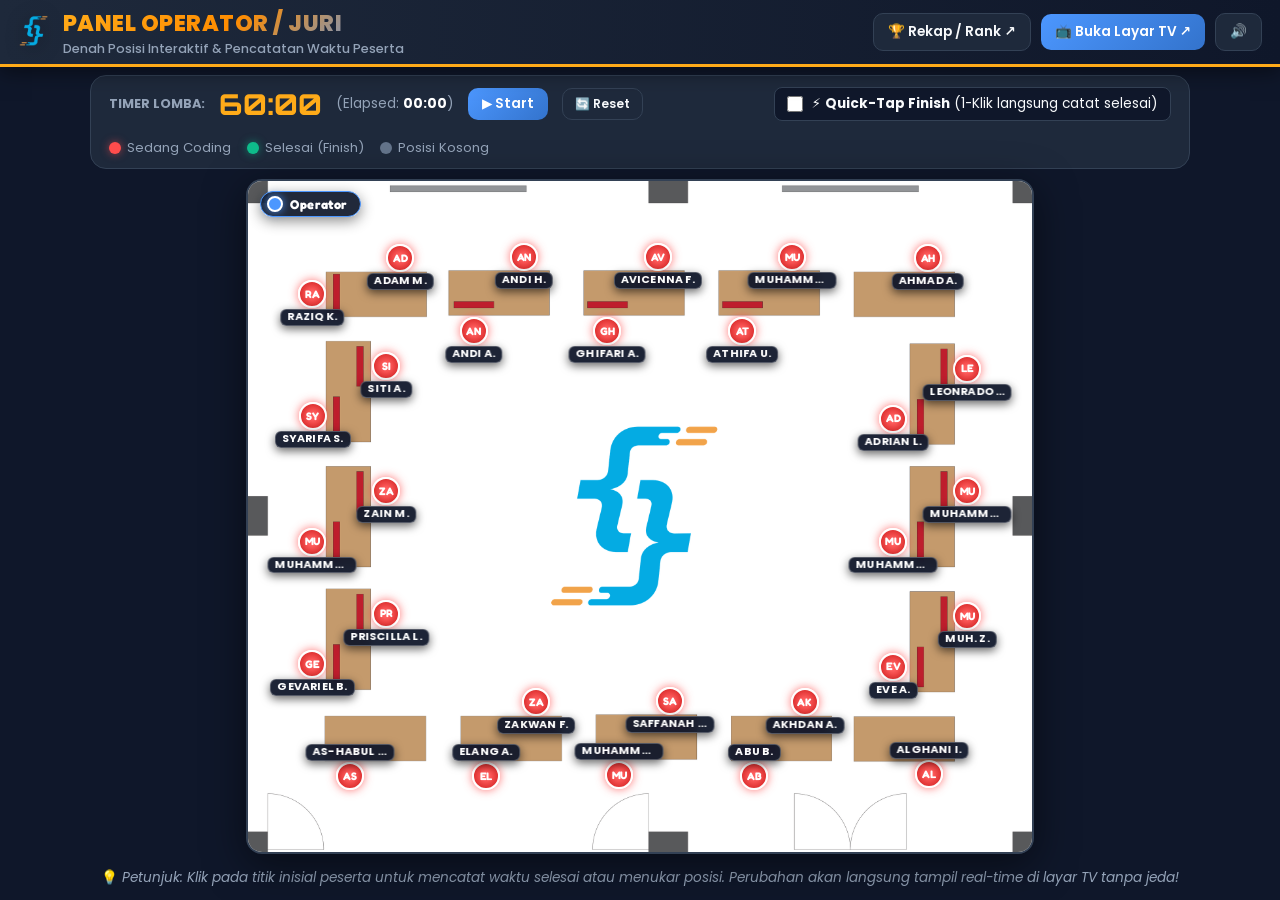
==== commit 150cf67f: "feat: tambahkan halaman rekap & leaderboard /rank, perbaiki spasi nomor urut, fix simpan pengaturan " ====
--- a/operator.html
+++ b/operator.html
@@ -7,7 +7,7 @@
   <link rel="preconnect" href="https://fonts.googleapis.com">
   <link rel="preconnect" href="https://fonts.gstatic.com" crossorigin>
   <link href="https://fonts.googleapis.com/css2?family=Orbitron:wght@600;800;900&family=Poppins:wght@400;500;600;700;800&family=Fredoka:wght@600;700&display=swap" rel="stylesheet">
-  <link rel="stylesheet" href="style.css">
+  <link rel="stylesheet" href="style.css?v=2.2">
 </head>
 <body>
 
@@ -24,6 +24,9 @@
     </div>
 
     <div class="header-actions">
+      <a href="rank.html" target="_blank" class="nav-btn" title="Buka Halaman Rekapitulasi & Leaderboard Nilai">
+        🏆 Rekap / Rank ↗
+      </a>
       <a href="index.html" target="_blank" class="nav-btn primary" title="Buka Layar TV Scoreboard di Tab Baru">
         📺 Buka Layar TV ↗
       </a>
@@ -80,7 +83,7 @@
         <span class="operator-badge-circle"></span>
         <span class="operator-badge-text">Operator</span>
       </div>
-      <img src="assets/floorplan.png" alt="Denah Meja Lomba Speed Coding" class="floorplan-image" id="floorplanImg">
+      <img src="assets/floorplan.png?v=2.2" alt="Denah Meja Lomba Speed Coding" class="floorplan-image" id="floorplanImg">
       <!-- Interactive pins will be injected here dynamically -->
     </section>
 
@@ -152,9 +155,9 @@
   </div>
 
   <!-- SCRIPTS -->
-  <script src="store.js"></script>
-  <script src="audio.js"></script>
-  <script src="dialog.js"></script>
-  <script src="operator.js"></script>
+  <script src="store.js?v=2.2"></script>
+  <script src="audio.js?v=2.2"></script>
+  <script src="dialog.js?v=2.2"></script>
+  <script src="operator.js?v=2.2"></script>
 </body>
 </html>
--- a/style.css
+++ b/style.css
@@ -785,7 +785,7 @@
   font-size: 0.78rem;
   font-weight: 800;
   color: #94a3b8;
-  min-width: 36px;
+  min-width: 40px;
   width: auto;
   text-align: left;
   padding-left: 2px;
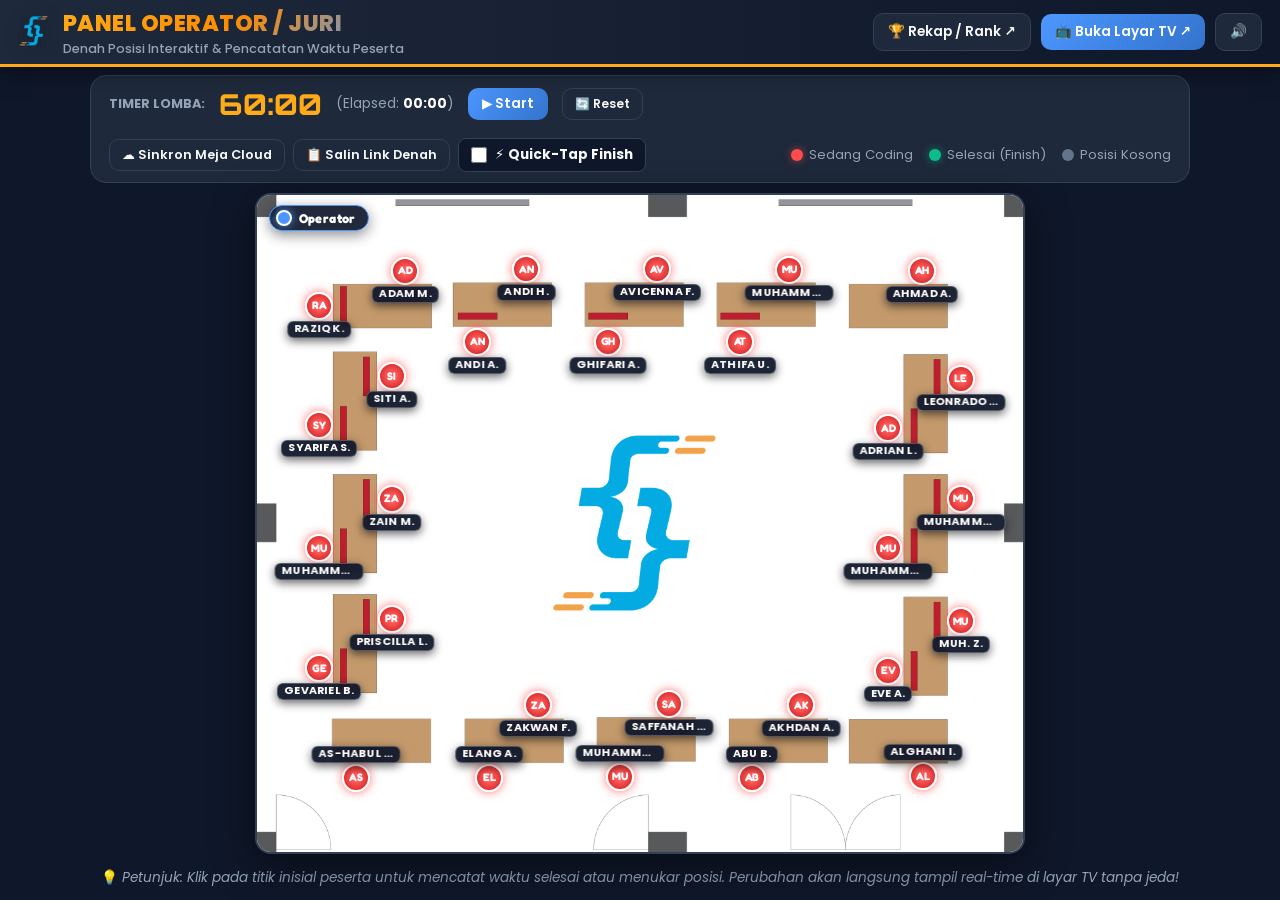
==== commit 053fe958: "fix: cegah duplikat kursi meja, otomatis kosongkan meja lama saat peserta dipindah, dan tambahkan si" ====
--- a/operator.html
+++ b/operator.html
@@ -53,10 +53,16 @@
       </div>
 
       <!-- Quick mode selector -->
-      <div style="display: flex; align-items: center; gap: 12px; flex-wrap: wrap;">
+      <div style="display: flex; align-items: center; gap: 8px; flex-wrap: wrap;">
+        <button class="nav-btn" id="btnSyncSeatsCloudOp" title="Tarik posisi denah meja terbaru dari Cloud/Komputer Lain" style="padding: 6px 12px; font-size: 0.8rem;">
+          ☁️ Sinkron Meja Cloud
+        </button>
+        <button class="nav-btn" id="btnCopyShareSeatsLinkOp" title="Salin link posisi denah untuk dibuka di TV Panggung atau Laptop Lain" style="padding: 6px 12px; font-size: 0.8rem;">
+          📋 Salin Link Denah
+        </button>
         <label style="display: flex; align-items: center; gap: 8px; font-size: 0.85rem; cursor: pointer; background: var(--bg-dark); padding: 6px 12px; border-radius: 8px; border: 1px solid var(--border-color);">
           <input type="checkbox" id="checkQuickTap" style="accent-color: var(--scratch-orange); width: 16px; height: 16px;">
-          <span>⚡ <strong>Quick-Tap Finish</strong> (1-Klik langsung catat selesai)</span>
+          <span>⚡ <strong>Quick-Tap Finish</strong></span>
         </label>
       </div>
 
@@ -155,9 +161,9 @@
   </div>
 
   <!-- SCRIPTS -->
-  <script src="store.js?v=2.2"></script>
-  <script src="audio.js?v=2.2"></script>
-  <script src="dialog.js?v=2.2"></script>
-  <script src="operator.js?v=2.2"></script>
+  <script src="store.js?v=2.4"></script>
+  <script src="audio.js?v=2.4"></script>
+  <script src="dialog.js?v=2.4"></script>
+  <script src="operator.js?v=2.4"></script>
 </body>
 </html>
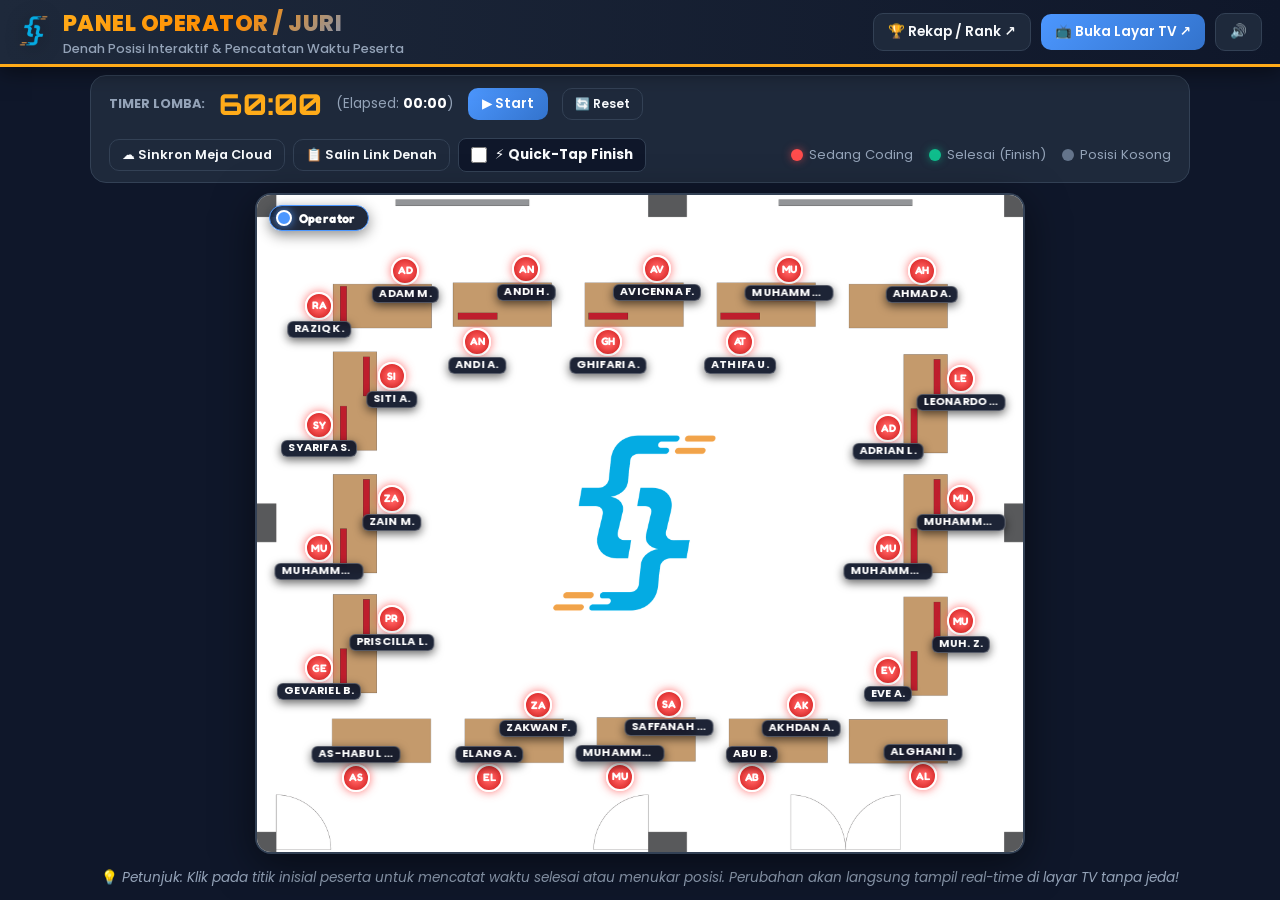
==== commit 039fb86a: "fix(rank): allow full-screen width and scrolling in fullscreen mode; feat(modal): display detected t" ====
--- a/operator.html
+++ b/operator.html
@@ -143,8 +143,9 @@
         </div>
 
         <!-- Custom manual edit time if needed -->
-        <div style="margin-top: 12px; display: flex; align-items: center; gap: 8px; font-size: 0.8rem; color: var(--text-secondary);">
+        <div style="margin-top: 12px; display: flex; align-items: center; gap: 8px; font-size: 0.8rem; color: var(--text-secondary); flex-wrap: wrap;">
           <span>Koreksi Manual:</span>
+          <span id="detectedTimeHint" style="color: #38bdf8; font-weight: 700; font-family: 'Orbitron', monospace; font-size: 0.82rem; background: rgba(56, 189, 248, 0.12); padding: 2px 7px; border-radius: 5px; border: 1px solid rgba(56, 189, 248, 0.3);">(Waktu Terdeteksi: -)</span>
           <input type="text" id="inputCustomTime" class="form-input" style="width: 90px; padding: 4px 8px; font-size: 0.85rem; text-align: center;" placeholder="MM:SS">
           <button type="button" class="nav-btn" id="btnApplyCustomTime" style="padding: 4px 10px; font-size: 0.75rem;">Terapkan</button>
           <button type="button" class="nav-btn" id="btnResetFinish" style="padding: 4px 10px; font-size: 0.75rem; color: #f59e0b;">Batal Selesai</button>
--- a/style.css
+++ b/style.css
@@ -1797,8 +1797,8 @@
 }
 
 /* FULLSCREEN & BIG SCREEN OVERRIDES (100% NO SCROLL, FITS 24" TO 100"+ TVS) */
-:fullscreen,
-:-webkit-full-screen,
+:fullscreen:not(html:has(.rank-page-body)):not(.rank-page-body),
+:-webkit-full-screen:not(html:has(.rank-page-body)):not(.rank-page-body),
 body.fullscreen-tv {
   overflow: hidden !important;
   height: 100vh !important;
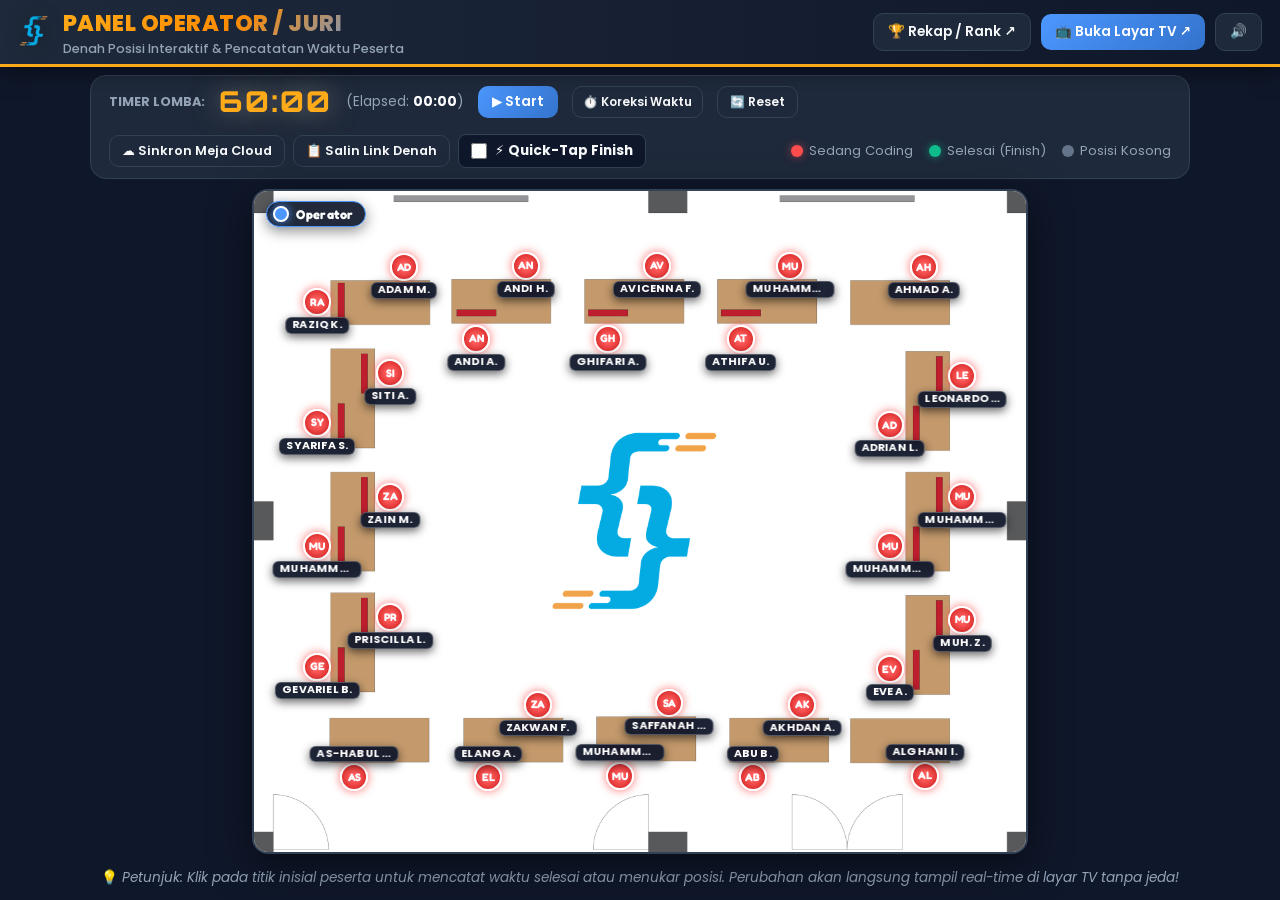
==== commit 52a19ea5: "feat: secure rank panel for public view; enlarge finalist names; add running time adjustment control" ====
--- a/operator.html
+++ b/operator.html
@@ -43,12 +43,13 @@
       <!-- Mini Timer -->
       <div class="op-timer-display">
         <span style="font-size: 0.8rem; font-weight: 700; color: var(--text-secondary);">TIMER LOMBA:</span>
-        <span class="op-timer-digits" id="opTimerDisplay">30:00</span>
+        <span class="op-timer-digits" id="opTimerDisplay" title="Klik untuk koreksi waktu berjalan (jika terlambat start)">30:00</span>
         <span style="font-size: 0.85rem; color: var(--text-secondary);">
           (Elapsed: <strong id="opElapsedDisplay" style="color: #fff;">00:00</strong>)
         </span>
         <button class="nav-btn primary" id="btnOpStart" style="padding: 6px 14px;">▶ Start</button>
         <button class="nav-btn" id="btnOpPause" style="padding: 6px 14px; display: none;">⏸ Pause</button>
+        <button class="nav-btn" id="btnOpAdjustTimer" title="Koreksi waktu lomba jika terlambat start" style="padding: 6px 10px; font-size: 0.75rem;">⏱️ Koreksi Waktu</button>
         <button class="nav-btn" id="btnOpReset" style="padding: 6px 12px; font-size: 0.75rem;">🔄 Reset</button>
       </div>
 
@@ -161,6 +162,69 @@
     </div>
   </div>
 
+  <!-- ========================================== -->
+  <!-- TIMER TIME ADJUSTMENT MODAL (LATE START / KOREKSI) -->
+  <!-- ========================================== -->
+  <div class="modal-backdrop" id="timerAdjustModal">
+    <div class="modal-card" style="max-width: 480px;">
+      <div class="modal-header">
+        <div class="modal-title">
+          <span>⏱️</span> <span>Koreksi Waktu Lomba</span>
+        </div>
+        <button class="modal-close-btn" id="btnCloseTimerAdjustModal">&times;</button>
+      </div>
+
+      <p style="font-size: 0.85rem; color: var(--text-secondary); margin-bottom: 14px; line-height: 1.4;">
+        Gunakan menu ini jika lomba <strong>terlambat di-start</strong> atau panitia perlu menyesuaikan waktu yang sedang berjalan agar sinkron dengan waktu perlombaan sebenarnya.
+      </p>
+
+      <!-- LIVE DISPLAY CURRENT STATUS -->
+      <div style="background: rgba(15, 23, 42, 0.7); border: 1px solid var(--border-color); border-radius: 12px; padding: 12px 14px; margin-bottom: 14px; display: grid; grid-template-columns: 1fr 1fr; gap: 12px; text-align: center;">
+        <div>
+          <span style="font-size: 0.75rem; color: var(--text-secondary); text-transform: uppercase; font-weight: 600;">Waktu Berjalan (Elapsed)</span>
+          <div id="adjustCurrentElapsed" style="font-family: 'Orbitron', monospace; font-size: 1.5rem; font-weight: 800; color: #38bdf8; margin-top: 4px;">00:00</div>
+        </div>
+        <div>
+          <span style="font-size: 0.75rem; color: var(--text-secondary); text-transform: uppercase; font-weight: 600;">Sisa Waktu (Remaining)</span>
+          <div id="adjustCurrentRemaining" style="font-family: 'Orbitron', monospace; font-size: 1.5rem; font-weight: 800; color: #f59e0b; margin-top: 4px;">60:00</div>
+        </div>
+      </div>
+
+      <!-- QUICK SHORTCUT BUTTONS -->
+      <div style="margin-bottom: 16px;">
+        <label class="form-label" style="margin-bottom: 8px;">Penyesuaian Cepat (Jika Start Terlambat):</label>
+        <div style="display: flex; gap: 8px; flex-wrap: wrap;">
+          <button type="button" class="nav-btn quick-adj-btn" data-delta="60" style="flex: 1; padding: 8px 6px; font-weight: 700; color: #10b981; border-color: rgba(16, 185, 129, 0.4);">+1 Mnt</button>
+          <button type="button" class="nav-btn quick-adj-btn" data-delta="120" style="flex: 1; padding: 8px 6px; font-weight: 700; color: #10b981; border-color: rgba(16, 185, 129, 0.4);">+2 Mnt</button>
+          <button type="button" class="nav-btn quick-adj-btn" data-delta="180" style="flex: 1; padding: 8px 6px; font-weight: 700; color: #10b981; border-color: rgba(16, 185, 129, 0.4);">+3 Mnt</button>
+          <button type="button" class="nav-btn quick-adj-btn" data-delta="300" style="flex: 1; padding: 8px 6px; font-weight: 700; color: #10b981; border-color: rgba(16, 185, 129, 0.4);">+5 Mnt</button>
+          <button type="button" class="nav-btn quick-adj-btn" data-delta="-60" style="flex: 1; padding: 8px 6px; font-weight: 700; color: #ef4444; border-color: rgba(239, 68, 68, 0.4);">-1 Mnt</button>
+        </div>
+      </div>
+
+      <!-- EXACT TIME INPUT -->
+      <div style="background: rgba(30, 41, 59, 0.5); border: 1px dashed var(--border-color); border-radius: 12px; padding: 12px 14px; margin-bottom: 16px;">
+        <label class="form-label" style="margin-bottom: 6px;">Atau Tentukan Waktu Berjalan Secara Tepat (MM:SS):</label>
+        <div style="display: flex; align-items: center; gap: 10px;">
+          <div style="display: flex; align-items: center; gap: 6px;">
+            <input type="number" id="inputAdjustElapsedMin" class="form-input" style="width: 70px; text-align: center; font-size: 1.1rem; font-family: 'Orbitron', monospace;" min="0" max="180" placeholder="00">
+            <span style="font-weight: 700; color: var(--text-secondary); font-size: 0.85rem;">Mnt</span>
+          </div>
+          <span style="font-weight: 800; font-size: 1.2rem; color: var(--text-secondary);">:</span>
+          <div style="display: flex; align-items: center; gap: 6px;">
+            <input type="number" id="inputAdjustElapsedSec" class="form-input" style="width: 70px; text-align: center; font-size: 1.1rem; font-family: 'Orbitron', monospace;" min="0" max="59" placeholder="00">
+            <span style="font-weight: 700; color: var(--text-secondary); font-size: 0.85rem;">Dtk</span>
+          </div>
+          <button type="button" class="nav-btn primary" id="btnApplyExactTime" style="margin-left: auto; padding: 8px 14px;">Terapkan</button>
+        </div>
+      </div>
+
+      <div class="modal-actions" style="margin-top: 14px;">
+        <button class="nav-btn" id="btnCloseAdjustModalBottom" style="margin-left: auto;">Tutup</button>
+      </div>
+    </div>
+  </div>
+
   <!-- SCRIPTS -->
   <script src="store.js?v=2.4"></script>
   <script src="audio.js?v=2.4"></script>
--- a/style.css
+++ b/style.css
@@ -197,6 +197,134 @@
   overflow: hidden;
 }
 
+/* ========================================================================== */
+/* GRAND FINAL ROUND: ENLARGED TIMER (ONLY 10 PARTICIPANTS)                   */
+/* ========================================================================== */
+body.round-final .dual-view-container .timer-hero-box {
+  padding: 18px 24px !important;
+  flex: 1.4;
+  display: flex;
+  flex-direction: column;
+  justify-content: center;
+  align-items: center;
+  margin-bottom: 8px;
+}
+
+body.round-final .dual-view-container .timer-digits {
+  font-size: clamp(4.6rem, 9vh, 7rem) !important;
+  line-height: 0.95;
+  text-shadow: 0 0 35px rgba(255, 255, 255, 0.4), 0 0 70px rgba(255, 171, 25, 0.35);
+}
+
+body.round-final .dual-view-container .timer-subinfo {
+  font-size: 1.2rem;
+  margin-top: 6px;
+}
+
+body.round-final .dual-view-container .timer-subinfo strong {
+  font-size: 1.45rem;
+}
+
+body.round-final .dual-view-container .scoreboard-section {
+  flex: 1;
+  padding: 6px 14px;
+}
+
+body.round-final .leaderboard-grid.compact-grid {
+  grid-template-rows: repeat(5, minmax(0, 1fr)) !important;
+  gap: 8px 14px;
+}
+
+body.round-final .rank-row.compact-row {
+  padding: 8px 14px !important;
+  font-size: 1.15rem !important;
+  border-radius: 10px;
+  min-height: 48px;
+}
+
+body.round-final .rank-row.compact-row .compact-participant-name {
+  font-size: 1.25rem !important;
+  font-weight: 800 !important;
+}
+
+body.round-final .rank-row.compact-row .participant-name-text {
+  font-size: 1.25rem !important;
+  font-weight: 800 !important;
+  color: #ffffff !important;
+}
+
+body.round-final .rank-row.compact-row .compact-rank-num {
+  font-size: 1.25rem !important;
+  font-weight: 800 !important;
+  min-width: 44px;
+}
+
+body.round-final .rank-row.compact-row .compact-seat-badge {
+  font-size: 0.95rem !important;
+  padding: 3px 10px !important;
+}
+
+body.round-final .rank-row.compact-row .compact-time-badge,
+body.round-final .rank-row.compact-row .compact-coding-badge {
+  font-size: 1.05rem !important;
+  padding: 4px 12px !important;
+}
+
+body.round-final .rank-row.compact-row .compact-school {
+  font-size: 0.92rem !important;
+}
+
+body.round-final .rank-row.compact-row .category-pill {
+  font-size: 0.85rem !important;
+  padding: 2px 8px !important;
+}
+
+/* TV MODE IN FINAL ROUND */
+body.round-final .tv-container .timer-hero-box {
+  padding: 24px 36px;
+}
+
+body.round-final .tv-container .timer-digits {
+  font-size: clamp(8rem, 17vh, 13rem) !important;
+}
+
+body.round-final .tv-container .rank-row.compact-row {
+  padding: 12px 18px !important;
+  min-height: 56px;
+}
+
+body.round-final .tv-container .compact-participant-name,
+body.round-final .tv-container .participant-name-text {
+  font-size: 1.55rem !important;
+  font-weight: 800 !important;
+}
+
+body.round-final .tv-container .compact-rank-num {
+  font-size: 1.5rem !important;
+  font-weight: 800 !important;
+}
+
+body.round-final .tv-container .compact-time-badge,
+body.round-final .tv-container .compact-coding-badge {
+  font-size: 1.25rem !important;
+  padding: 5px 14px !important;
+}
+
+/* FULLSCREEN OVERRIDES IN FINAL ROUND */
+body.fullscreen-tv.round-final .dual-view-container .timer-digits {
+  font-size: clamp(4.6rem, 9vh, 7rem) !important;
+}
+
+body.fullscreen-tv.round-final .tv-container .timer-digits {
+  font-size: clamp(8rem, 17vh, 13rem) !important;
+}
+
+/* OPERATOR VIEW IN FINAL ROUND */
+body.round-final .op-timer-digits {
+  font-size: 2.5rem !important;
+  color: var(--rank-gold) !important;
+}
+
 .brand-wrapper {
   display: flex;
   align-items: center;
@@ -471,7 +599,8 @@
   animation: pulse 1.2s infinite;
 }
 
-.timer-digits {
+.timer-digits,
+.op-timer-digits {
   font-family: 'Orbitron', monospace;
   font-size: 5.6rem;
   font-weight: 900;
@@ -479,6 +608,22 @@
   letter-spacing: 2px;
   color: #ffffff;
   text-shadow: 0 0 25px rgba(255, 255, 255, 0.3), 0 0 50px rgba(255, 171, 25, 0.2);
+  cursor: pointer;
+  transition: transform 0.15s ease, filter 0.15s ease;
+}
+
+.timer-digits:hover,
+.op-timer-digits:hover {
+  transform: scale(1.02);
+  filter: brightness(1.2);
+}
+
+.quick-adj-btn {
+  transition: all 0.15s ease;
+}
+.quick-adj-btn:hover {
+  transform: translateY(-2px);
+  filter: brightness(1.25);
 }
 
 @media (max-width: 1400px) {
